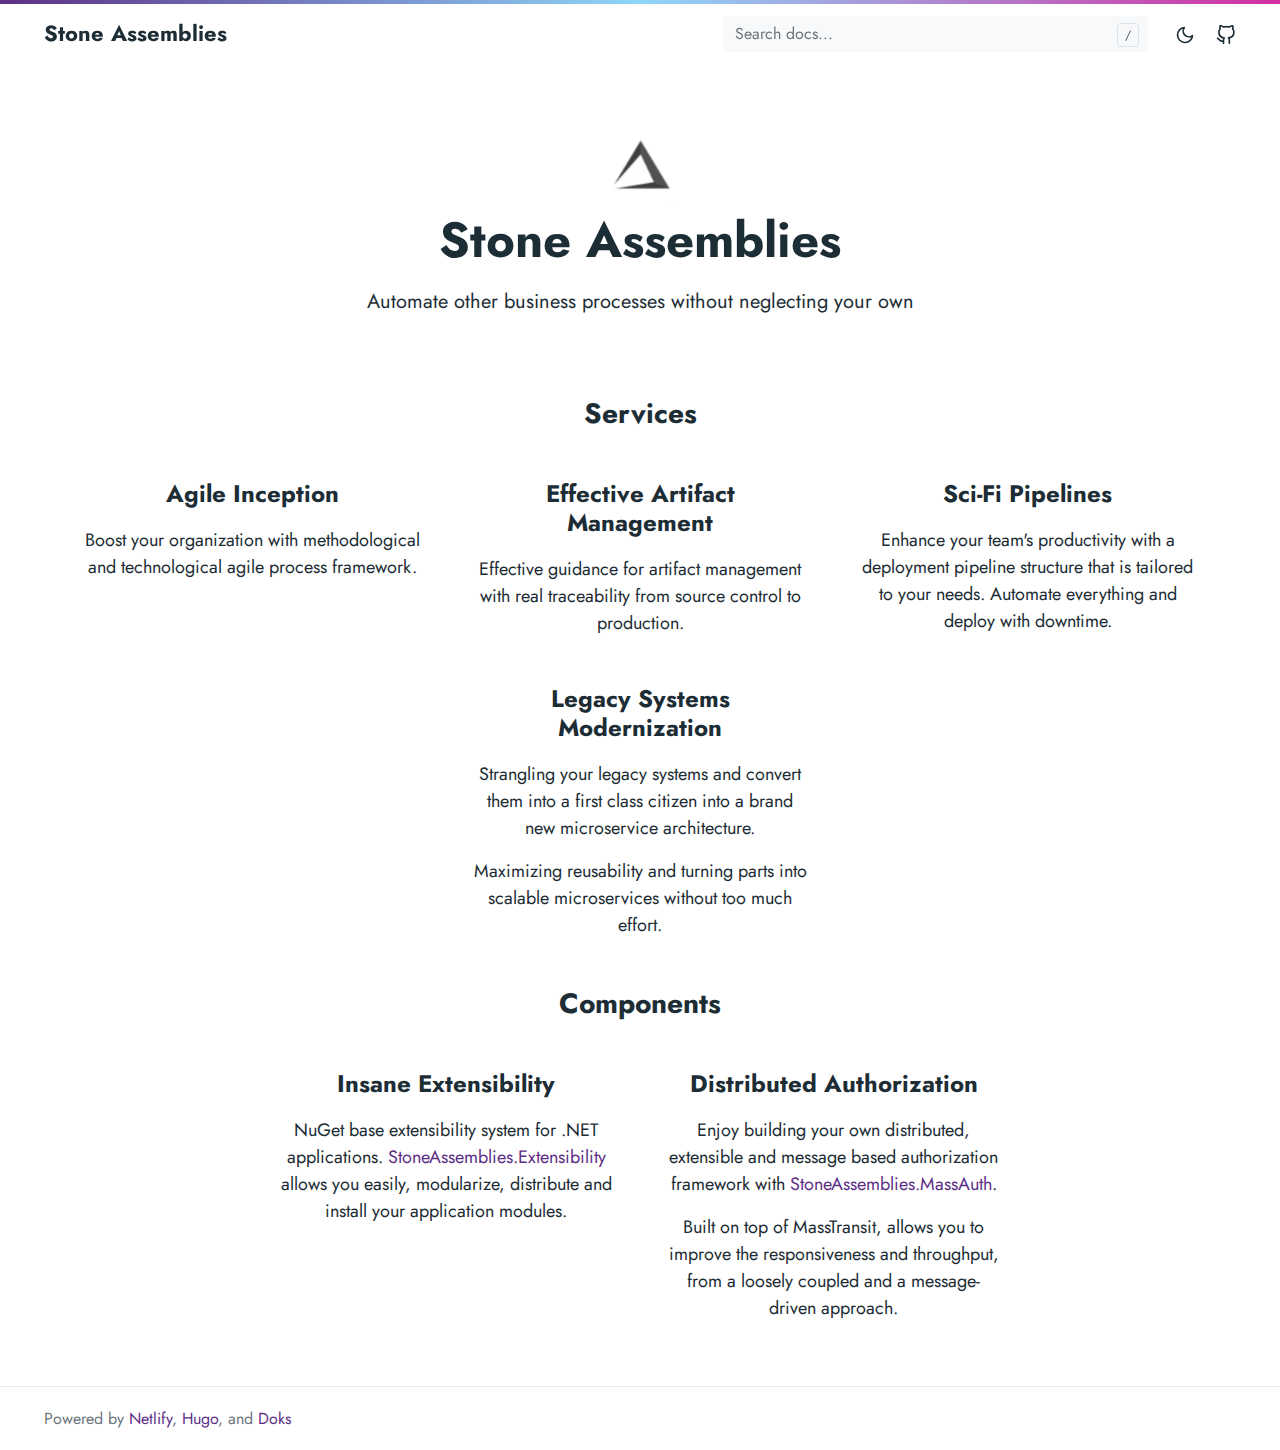
==== index.html @ db3b8640 "Update web site" ====
<!doctype html><html lang=en-us><head><meta charset=utf-8><meta http-equiv=x-ua-compatible content="ie=edge"><meta name=viewport content="width=device-width,initial-scale=1,shrink-to-fit=no"><link rel=preload as=font href=https://stoneassemblies.github.io/fonts/vendor/jost/jost-v4-latin-regular.woff2 type=font/woff2 crossorigin><link rel=preload as=font href=https://stoneassemblies.github.io/fonts/vendor/jost/jost-v4-latin-700.woff2 type=font/woff2 crossorigin><link rel=stylesheet href=https://stoneassemblies.github.io/main.6d50fb43d6d8e8ef8d65170e04837eb9f84a796b3a015777a1bd8b3de9d36118c16a1775fb9738165186e1ab68414520e828f3848ddd6e35d18dee5a0075e5be.css integrity="sha512-bVD7Q9bY6O+NZRcOBIN+ufhKeWs6AVd3ob2LPenTYRjBahd1+5c4FlGG4atoQUUg6CjzhI3dbjXRje5aAHXlvg==" crossorigin=anonymous><noscript><style>img.lazyload{display:none}</style></noscript><link rel=stylesheet href=css/animate.min.css><meta name=robots content="index, follow"><meta name=googlebot content="index, follow, max-snippet:-1, max-image-preview:large, max-video-preview:-1"><meta name=bingbot content="index, follow, max-snippet:-1, max-image-preview:large, max-video-preview:-1"><title>Stone Assemblies - Rock solid software & components</title><meta name=description content="Automate other business processes without neglecting your own"><link rel=canonical href=https://stoneassemblies.github.io/><meta name=twitter:card content="summary_large_image"><meta name=twitter:image content="/stoneassemblies-logo.png"><meta name=twitter:title content="Stone Assemblies"><meta name=twitter:description content="Automate other business processes without neglecting your own"><meta name=twitter:site content="@alexfdezsauco"><meta name=twitter:creator content="@alexfdezsauco"><meta property="og:title" content="Stone Assemblies"><meta property="og:description" content="Automate other business processes without neglecting your own"><meta property="og:type" content="website"><meta property="og:url" content="/"><meta property="og:image" content="/stoneassemblies-logo.png"><meta property="og:updated_time" content="2020-10-06T08:47:36+00:00"><meta property="og:site_name" content="Stone Assemblies"><meta property="article:publisher" content="https://www.facebook.com/"><meta property="article:author" content="https://www.facebook.com/"><meta property="og:locale" content="en_US"><link rel=alternate type=application/rss+xml href=https://stoneassemblies.github.io/index.xml><script type=application/ld+json>{"@context":"https://schema.org","@type":"Organization","url":"\/","name":"Stone Assemblies","logo":"\/stoneassemblies-logo.png","sameAs":["https:\/\/twitter.com\/alexfdezsauco","","https:\/\/github.com\/stoneassemblies"]}</script><script type=application/ld+json>{"@context":"http://schema.org","@type":"BreadcrumbList","itemListElement":[{"@type":"ListItem","position":1,"name":"Home","item":"https:\/\/stoneassemblies.github.io\/"}]}</script><meta name=theme-color content="#fff"><link rel=apple-touch-icon sizes=180x180 href=https://stoneassemblies.github.io/apple-touch-icon.png><link rel=icon type=image/png sizes=32x32 href=https://stoneassemblies.github.io/favicon-32x32.png><link rel=icon type=image/png sizes=16x16 href=https://stoneassemblies.github.io/favicon-16x16.png><link rel=manifest href=https://stoneassemblies.github.io/site.webmanifest></head><body class=home><div class="header-bar fixed-top"></div><header class="navbar fixed-top navbar-expand-md navbar-light"><div class=container><input class="menu-btn order-0" type=checkbox id=menu-btn>
<label class="menu-icon d-md-none" for=menu-btn><span class=navicon></span></label><a class="navbar-brand order-1 order-md-0 me-auto" href=https://stoneassemblies.github.io/>Stone Assemblies</a>
<button id=mode class="btn btn-link order-2 order-md-4" type=button aria-label="Toggle mode">
<span class=toggle-dark><svg xmlns="http://www.w3.org/2000/svg" width="20" height="20" viewBox="0 0 24 24" fill="none" stroke="currentcolor" stroke-width="2" stroke-linecap="round" stroke-linejoin="round" class="feather feather-moon"><path d="M21 12.79A9 9 0 1111.21 3 7 7 0 0021 12.79z"/></svg></span><span class=toggle-light><svg xmlns="http://www.w3.org/2000/svg" width="20" height="20" viewBox="0 0 24 24" fill="none" stroke="currentcolor" stroke-width="2" stroke-linecap="round" stroke-linejoin="round" class="feather feather-sun"><circle cx="12" cy="12" r="5"/><line x1="12" y1="1" x2="12" y2="3"/><line x1="12" y1="21" x2="12" y2="23"/><line x1="4.22" y1="4.22" x2="5.64" y2="5.64"/><line x1="18.36" y1="18.36" x2="19.78" y2="19.78"/><line x1="1" y1="12" x2="3" y2="12"/><line x1="21" y1="12" x2="23" y2="12"/><line x1="4.22" y1="19.78" x2="5.64" y2="18.36"/><line x1="18.36" y1="5.64" x2="19.78" y2="4.22"/></svg></span></button><ul class="navbar-nav social-nav order-3 order-md-5"><li class=nav-item><a class=nav-link href=https://github.com/stoneassemblies><svg xmlns="http://www.w3.org/2000/svg" width="20" height="20" viewBox="0 0 24 24" fill="none" stroke="currentcolor" stroke-width="2" stroke-linecap="round" stroke-linejoin="round" class="feather feather-github"><path d="M9 19c-5 1.5-5-2.5-7-3m14 6v-3.87a3.37 3.37.0 00-.94-2.61c3.14-.35 6.44-1.54 6.44-7A5.44 5.44.0 0020 4.77 5.07 5.07.0 0019.91 1S18.73.65 16 2.48a13.38 13.38.0 00-7 0C6.27.65 5.09 1 5.09 1A5.07 5.07.0 005 4.77 5.44 5.44.0 003.5 8.55c0 5.42 3.3 6.61 6.44 7A3.37 3.37.0 009 18.13V22"/></svg><span class="ms-2 visually-hidden">GitHub</span></a></li></ul><div class="collapse navbar-collapse order-4 order-md-1"><ul class="navbar-nav main-nav me-auto order-5 order-md-2"></ul><div class="break order-6 d-md-none"></div><form class="navbar-form flex-grow-1 order-7 order-md-3"><input id=userinput class="form-control is-search" type=search placeholder="Search docs..." aria-label="Search docs..." autocomplete=off><div id=suggestions class="shadow bg-white rounded"></div></form></div></div></header><div class="wrap container" role=document><div class=content><section class="section container-fluid mt-n3 pb-3"><div class="row justify-content-center"><div class="col-lg-12 text-center"><img src=stoneassemblies-logo.png width=100px><h1 class="mt-0 animate__animated animate__fadeInDown">Stone Assemblies</h1></div><div class="col-lg-9 col-xl-8 text-center"><p class=lead>Automate other business processes without neglecting your own</p></div></div></section></div></div><section class="section section-sm"><div class=container><h2 class="h3 justify-content-center text-center">Services</h2><div class="row justify-content-center text-center"><div class=col-lg-5><h2 class=h4>Agile Inception</h2><p>Boost your organization with methodological and technological agile process framework.</p></div><div class=col-lg-5><h2 class=h4>Effective Artifact Management</h2><p>Effective guidance for artifact management with real traceability from source control to production.</p></div><div class=col-lg-5><h2 class=h4>Sci-Fi Pipelines</h2><p>Enhance your team's productivity with a deployment pipeline structure that is tailored to your needs. Automate everything and deploy with downtime.</p></div></div><div class="row justify-content-center text-center"><div class=col-lg-5><h2 class=h4>Legacy Systems Modernization</h2><p>Strangling your legacy systems and convert them into a first class citizen into a brand new microservice architecture.</p><p>Maximizing reusability and turning parts into scalable microservices without too much effort.</p></div></div><h2 class="h3 justify-content-center text-center">Components</h2><div class="row justify-content-center text-center"><div class=col-lg-5><h2 class=h4>Insane Extensibility</h2><p>NuGet base extensibility system for .NET applications. <a href=https://github.com/stoneassemblies/StoneAssemblies.Extensibility>StoneAssemblies.Extensibility</a> allows you easily, modularize, distribute and install your application modules.</p></div><div class=col-lg-5><h2 class=h4>Distributed Authorization</h2><p>Enjoy building your own distributed, extensible and message based authorization framework with <a href=https://github.com/stoneassemblies/StoneAssemblies.MassAuth>StoneAssemblies.MassAuth</a>.</p><p>Built on top of MassTransit, allows you to improve the responsiveness and throughput, from a loosely coupled and a message-driven approach.</p></div></div></div></section><section class="section section-sm container-fluid"><div class="row justify-content-center text-center"><div class=col-lg-9></div></div></section><footer class="footer text-muted"><div class=container><div class=row><div class="col-lg-8 order-last order-lg-first"><ul class=list-inline><li class=list-inline-item>Powered by <a href=https://www.netlify.com/>Netlify</a>, <a href=https://gohugo.io/>Hugo</a>, and <a href=https://getdoks.org/>Doks</a></li></ul></div><div class="col-lg-8 order-first order-lg-last text-lg-end"><ul class=list-inline></ul></div></div></div></footer><script src=https://stoneassemblies.github.io/js/highlight.min.c3931948f526af1660500afab63a1c5876429a9d73fe202c24138438785ffc812c11adb8234229f1ff2a6be15b1e9ff3af31eebaacf9c8130e0cfa4fe96cdf59.js integrity="sha512-w5MZSPUmrxZgUAr6tjocWHZCmp1z/iAsJBOEOHhf/IEsEa24I0Ip8f8qa+FbHp/zrzHuuqz5yBMODPpP6WzfWQ==" crossorigin=anonymous defer></script><script src=https://stoneassemblies.github.io/main.min.7ab523108435955765bcb88a0ee704f412ba01646b5478e84f3b9feb24f0ce750a14c3f7bd9a62408fe21e41996d361a9eb29f77e85dfe77b7e17f7623bd3a97.js integrity="sha512-erUjEIQ1lVdlvLiKDucE9BK6AWRrVHjoTzuf6yTwznUKFMP3vZpiQI/iHkGZbTYanrKfd+hd/ne34X92I706lw==" crossorigin=anonymous defer></script><script src=https://stoneassemblies.github.io/index.min.5e8c22dd194cfee3a044521843fbc27a255e6102168b12ed8809dfb1de332d15b617b4489a9094a3bf0e62a0ae1996ca723c804294ee709e0b5ff4feb645b8ee.js integrity="sha512-Xowi3RlM/uOgRFIYQ/vCeiVeYQIWixLtiAnfsd4zLRW2F7RImpCUo78OYqCuGZbKcjyAQpTucJ4LX/T+tkW47g==" crossorigin=anonymous defer></script></body></html>
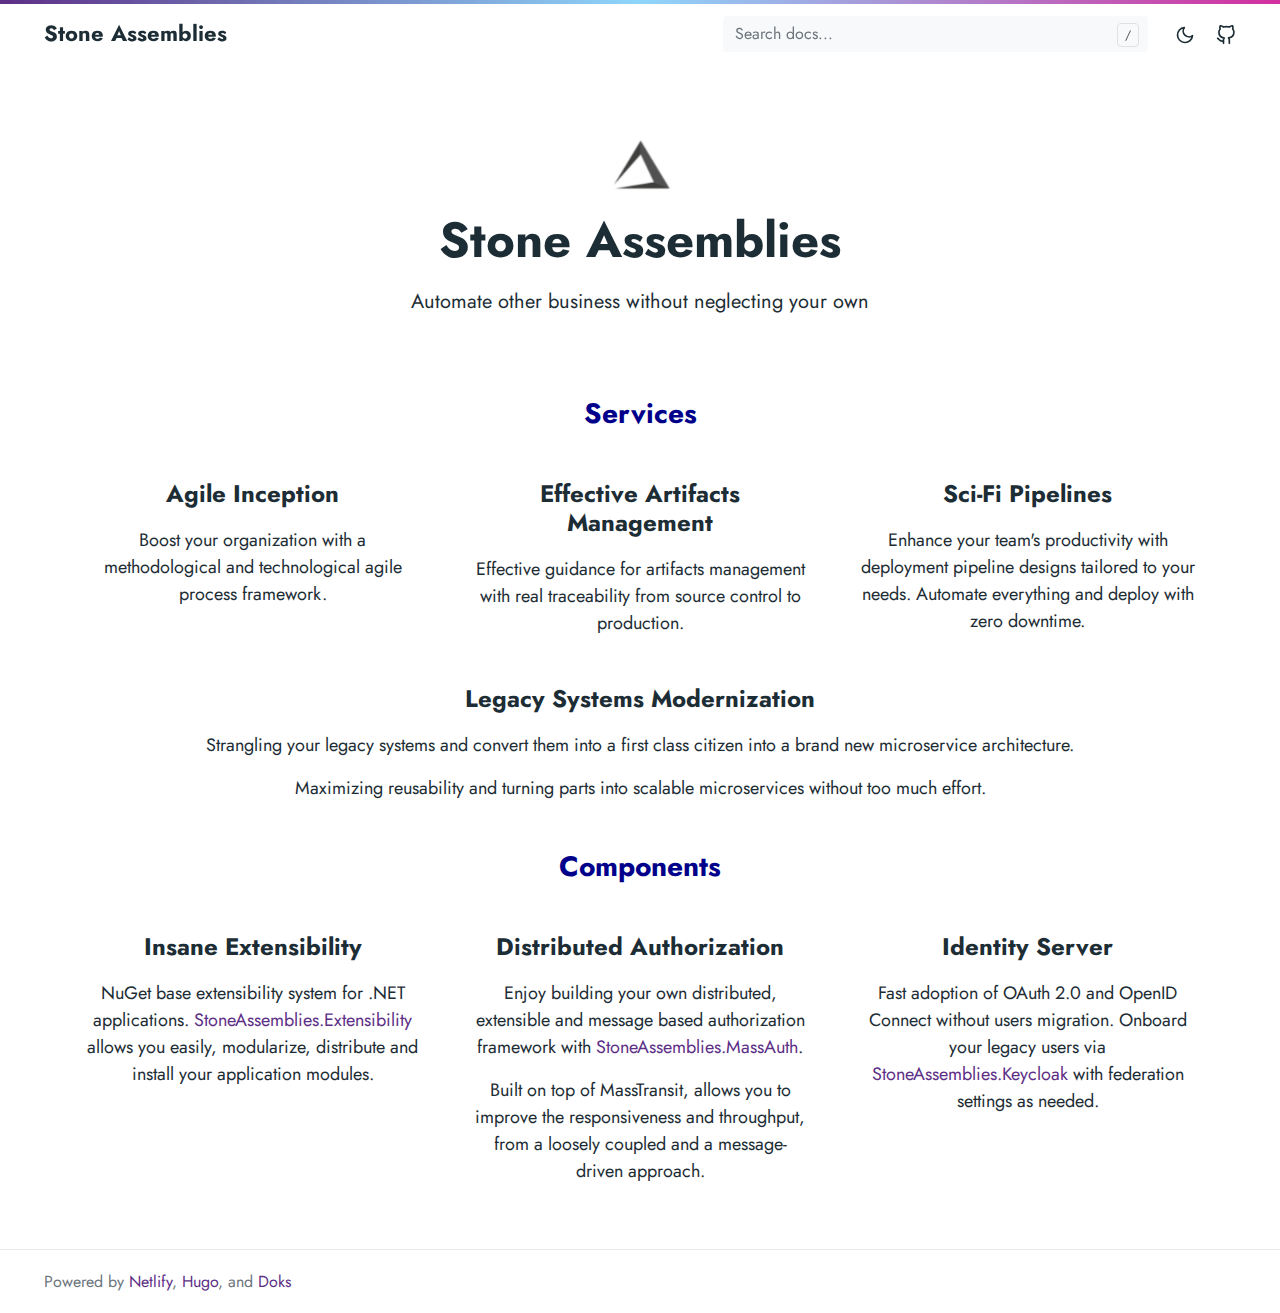
==== commit b03db02f: "Update web site" ====
--- a/index.html
+++ b/index.html
@@ -1,4 +1,4 @@
-<!doctype html><html lang=en-us><head><meta charset=utf-8><meta http-equiv=x-ua-compatible content="ie=edge"><meta name=viewport content="width=device-width,initial-scale=1,shrink-to-fit=no"><link rel=preload as=font href=https://stoneassemblies.github.io/fonts/vendor/jost/jost-v4-latin-regular.woff2 type=font/woff2 crossorigin><link rel=preload as=font href=https://stoneassemblies.github.io/fonts/vendor/jost/jost-v4-latin-700.woff2 type=font/woff2 crossorigin><link rel=stylesheet href=https://stoneassemblies.github.io/main.6d50fb43d6d8e8ef8d65170e04837eb9f84a796b3a015777a1bd8b3de9d36118c16a1775fb9738165186e1ab68414520e828f3848ddd6e35d18dee5a0075e5be.css integrity="sha512-bVD7Q9bY6O+NZRcOBIN+ufhKeWs6AVd3ob2LPenTYRjBahd1+5c4FlGG4atoQUUg6CjzhI3dbjXRje5aAHXlvg==" crossorigin=anonymous><noscript><style>img.lazyload{display:none}</style></noscript><link rel=stylesheet href=css/animate.min.css><meta name=robots content="index, follow"><meta name=googlebot content="index, follow, max-snippet:-1, max-image-preview:large, max-video-preview:-1"><meta name=bingbot content="index, follow, max-snippet:-1, max-image-preview:large, max-video-preview:-1"><title>Stone Assemblies - Rock solid software & components</title><meta name=description content="Automate other business processes without neglecting your own"><link rel=canonical href=https://stoneassemblies.github.io/><meta name=twitter:card content="summary_large_image"><meta name=twitter:image content="/stoneassemblies-logo.png"><meta name=twitter:title content="Stone Assemblies"><meta name=twitter:description content="Automate other business processes without neglecting your own"><meta name=twitter:site content="@alexfdezsauco"><meta name=twitter:creator content="@alexfdezsauco"><meta property="og:title" content="Stone Assemblies"><meta property="og:description" content="Automate other business processes without neglecting your own"><meta property="og:type" content="website"><meta property="og:url" content="/"><meta property="og:image" content="/stoneassemblies-logo.png"><meta property="og:updated_time" content="2020-10-06T08:47:36+00:00"><meta property="og:site_name" content="Stone Assemblies"><meta property="article:publisher" content="https://www.facebook.com/"><meta property="article:author" content="https://www.facebook.com/"><meta property="og:locale" content="en_US"><link rel=alternate type=application/rss+xml href=https://stoneassemblies.github.io/index.xml><script type=application/ld+json>{"@context":"https://schema.org","@type":"Organization","url":"\/","name":"Stone Assemblies","logo":"\/stoneassemblies-logo.png","sameAs":["https:\/\/twitter.com\/alexfdezsauco","","https:\/\/github.com\/stoneassemblies"]}</script><script type=application/ld+json>{"@context":"http://schema.org","@type":"BreadcrumbList","itemListElement":[{"@type":"ListItem","position":1,"name":"Home","item":"https:\/\/stoneassemblies.github.io\/"}]}</script><meta name=theme-color content="#fff"><link rel=apple-touch-icon sizes=180x180 href=https://stoneassemblies.github.io/apple-touch-icon.png><link rel=icon type=image/png sizes=32x32 href=https://stoneassemblies.github.io/favicon-32x32.png><link rel=icon type=image/png sizes=16x16 href=https://stoneassemblies.github.io/favicon-16x16.png><link rel=manifest href=https://stoneassemblies.github.io/site.webmanifest></head><body class=home><div class="header-bar fixed-top"></div><header class="navbar fixed-top navbar-expand-md navbar-light"><div class=container><input class="menu-btn order-0" type=checkbox id=menu-btn>
+<!doctype html><html lang=en-us><head><meta charset=utf-8><meta http-equiv=x-ua-compatible content="ie=edge"><meta name=viewport content="width=device-width,initial-scale=1,shrink-to-fit=no"><link rel=preload as=font href=https://stoneassemblies.github.io/fonts/vendor/jost/jost-v4-latin-regular.woff2 type=font/woff2 crossorigin><link rel=preload as=font href=https://stoneassemblies.github.io/fonts/vendor/jost/jost-v4-latin-700.woff2 type=font/woff2 crossorigin><link rel=stylesheet href=https://stoneassemblies.github.io/main.6d50fb43d6d8e8ef8d65170e04837eb9f84a796b3a015777a1bd8b3de9d36118c16a1775fb9738165186e1ab68414520e828f3848ddd6e35d18dee5a0075e5be.css integrity="sha512-bVD7Q9bY6O+NZRcOBIN+ufhKeWs6AVd3ob2LPenTYRjBahd1+5c4FlGG4atoQUUg6CjzhI3dbjXRje5aAHXlvg==" crossorigin=anonymous><noscript><style>img.lazyload{display:none}</style></noscript><link rel=stylesheet href=css/animate.min.css><meta name=robots content="index, follow"><meta name=googlebot content="index, follow, max-snippet:-1, max-image-preview:large, max-video-preview:-1"><meta name=bingbot content="index, follow, max-snippet:-1, max-image-preview:large, max-video-preview:-1"><title>Stone Assemblies - Automate other business without neglecting your own</title><meta name=description content="Automate other business without neglecting your own"><link rel=canonical href=https://stoneassemblies.github.io/><meta name=twitter:card content="summary_large_image"><meta name=twitter:image content="/stoneassemblies-logo.png"><meta name=twitter:title content="Stone Assemblies"><meta name=twitter:description content="Automate other business without neglecting your own"><meta name=twitter:site content="@alexfdezsauco"><meta name=twitter:creator content="@alexfdezsauco"><meta property="og:title" content="Stone Assemblies"><meta property="og:description" content="Automate other business without neglecting your own"><meta property="og:type" content="website"><meta property="og:url" content="/"><meta property="og:image" content="/stoneassemblies-logo.png"><meta property="og:updated_time" content="2020-10-06T08:47:36+00:00"><meta property="og:site_name" content="Stone Assemblies"><meta property="article:publisher" content="https://www.facebook.com/"><meta property="article:author" content="https://www.facebook.com/"><meta property="og:locale" content="en_US"><link rel=alternate type=application/rss+xml href=https://stoneassemblies.github.io/index.xml><script type=application/ld+json>{"@context":"https://schema.org","@type":"Organization","url":"\/","name":"Stone Assemblies","logo":"\/stoneassemblies-logo.png","sameAs":["https:\/\/twitter.com\/alexfdezsauco","","https:\/\/github.com\/stoneassemblies"]}</script><script type=application/ld+json>{"@context":"http://schema.org","@type":"BreadcrumbList","itemListElement":[{"@type":"ListItem","position":1,"name":"Home","item":"https:\/\/stoneassemblies.github.io\/"}]}</script><meta name=theme-color content="#fff"><link rel=apple-touch-icon sizes=180x180 href=https://stoneassemblies.github.io/apple-touch-icon.png><link rel=icon type=image/png sizes=32x32 href=https://stoneassemblies.github.io/favicon-32x32.png><link rel=icon type=image/png sizes=16x16 href=https://stoneassemblies.github.io/favicon-16x16.png><link rel=manifest href=https://stoneassemblies.github.io/site.webmanifest></head><body class=home><div class="header-bar fixed-top"></div><header class="navbar fixed-top navbar-expand-md navbar-light"><div class=container><input class="menu-btn order-0" type=checkbox id=menu-btn>
 <label class="menu-icon d-md-none" for=menu-btn><span class=navicon></span></label><a class="navbar-brand order-1 order-md-0 me-auto" href=https://stoneassemblies.github.io/>Stone Assemblies</a>
 <button id=mode class="btn btn-link order-2 order-md-4" type=button aria-label="Toggle mode">
-<span class=toggle-dark><svg xmlns="http://www.w3.org/2000/svg" width="20" height="20" viewBox="0 0 24 24" fill="none" stroke="currentcolor" stroke-width="2" stroke-linecap="round" stroke-linejoin="round" class="feather feather-moon"><path d="M21 12.79A9 9 0 1111.21 3 7 7 0 0021 12.79z"/></svg></span><span class=toggle-light><svg xmlns="http://www.w3.org/2000/svg" width="20" height="20" viewBox="0 0 24 24" fill="none" stroke="currentcolor" stroke-width="2" stroke-linecap="round" stroke-linejoin="round" class="feather feather-sun"><circle cx="12" cy="12" r="5"/><line x1="12" y1="1" x2="12" y2="3"/><line x1="12" y1="21" x2="12" y2="23"/><line x1="4.22" y1="4.22" x2="5.64" y2="5.64"/><line x1="18.36" y1="18.36" x2="19.78" y2="19.78"/><line x1="1" y1="12" x2="3" y2="12"/><line x1="21" y1="12" x2="23" y2="12"/><line x1="4.22" y1="19.78" x2="5.64" y2="18.36"/><line x1="18.36" y1="5.64" x2="19.78" y2="4.22"/></svg></span></button><ul class="navbar-nav social-nav order-3 order-md-5"><li class=nav-item><a class=nav-link href=https://github.com/stoneassemblies><svg xmlns="http://www.w3.org/2000/svg" width="20" height="20" viewBox="0 0 24 24" fill="none" stroke="currentcolor" stroke-width="2" stroke-linecap="round" stroke-linejoin="round" class="feather feather-github"><path d="M9 19c-5 1.5-5-2.5-7-3m14 6v-3.87a3.37 3.37.0 00-.94-2.61c3.14-.35 6.44-1.54 6.44-7A5.44 5.44.0 0020 4.77 5.07 5.07.0 0019.91 1S18.73.65 16 2.48a13.38 13.38.0 00-7 0C6.27.65 5.09 1 5.09 1A5.07 5.07.0 005 4.77 5.44 5.44.0 003.5 8.55c0 5.42 3.3 6.61 6.44 7A3.37 3.37.0 009 18.13V22"/></svg><span class="ms-2 visually-hidden">GitHub</span></a></li></ul><div class="collapse navbar-collapse order-4 order-md-1"><ul class="navbar-nav main-nav me-auto order-5 order-md-2"></ul><div class="break order-6 d-md-none"></div><form class="navbar-form flex-grow-1 order-7 order-md-3"><input id=userinput class="form-control is-search" type=search placeholder="Search docs..." aria-label="Search docs..." autocomplete=off><div id=suggestions class="shadow bg-white rounded"></div></form></div></div></header><div class="wrap container" role=document><div class=content><section class="section container-fluid mt-n3 pb-3"><div class="row justify-content-center"><div class="col-lg-12 text-center"><img src=stoneassemblies-logo.png width=100px><h1 class="mt-0 animate__animated animate__fadeInDown">Stone Assemblies</h1></div><div class="col-lg-9 col-xl-8 text-center"><p class=lead>Automate other business processes without neglecting your own</p></div></div></section></div></div><section class="section section-sm"><div class=container><h2 class="h3 justify-content-center text-center">Services</h2><div class="row justify-content-center text-center"><div class=col-lg-5><h2 class=h4>Agile Inception</h2><p>Boost your organization with methodological and technological agile process framework.</p></div><div class=col-lg-5><h2 class=h4>Effective Artifact Management</h2><p>Effective guidance for artifact management with real traceability from source control to production.</p></div><div class=col-lg-5><h2 class=h4>Sci-Fi Pipelines</h2><p>Enhance your team's productivity with a deployment pipeline structure that is tailored to your needs. Automate everything and deploy with downtime.</p></div></div><div class="row justify-content-center text-center"><div class=col-lg-5><h2 class=h4>Legacy Systems Modernization</h2><p>Strangling your legacy systems and convert them into a first class citizen into a brand new microservice architecture.</p><p>Maximizing reusability and turning parts into scalable microservices without too much effort.</p></div></div><h2 class="h3 justify-content-center text-center">Components</h2><div class="row justify-content-center text-center"><div class=col-lg-5><h2 class=h4>Insane Extensibility</h2><p>NuGet base extensibility system for .NET applications. <a href=https://github.com/stoneassemblies/StoneAssemblies.Extensibility>StoneAssemblies.Extensibility</a> allows you easily, modularize, distribute and install your application modules.</p></div><div class=col-lg-5><h2 class=h4>Distributed Authorization</h2><p>Enjoy building your own distributed, extensible and message based authorization framework with <a href=https://github.com/stoneassemblies/StoneAssemblies.MassAuth>StoneAssemblies.MassAuth</a>.</p><p>Built on top of MassTransit, allows you to improve the responsiveness and throughput, from a loosely coupled and a message-driven approach.</p></div></div></div></section><section class="section section-sm container-fluid"><div class="row justify-content-center text-center"><div class=col-lg-9></div></div></section><footer class="footer text-muted"><div class=container><div class=row><div class="col-lg-8 order-last order-lg-first"><ul class=list-inline><li class=list-inline-item>Powered by <a href=https://www.netlify.com/>Netlify</a>, <a href=https://gohugo.io/>Hugo</a>, and <a href=https://getdoks.org/>Doks</a></li></ul></div><div class="col-lg-8 order-first order-lg-last text-lg-end"><ul class=list-inline></ul></div></div></div></footer><script src=https://stoneassemblies.github.io/js/highlight.min.c3931948f526af1660500afab63a1c5876429a9d73fe202c24138438785ffc812c11adb8234229f1ff2a6be15b1e9ff3af31eebaacf9c8130e0cfa4fe96cdf59.js integrity="sha512-w5MZSPUmrxZgUAr6tjocWHZCmp1z/iAsJBOEOHhf/IEsEa24I0Ip8f8qa+FbHp/zrzHuuqz5yBMODPpP6WzfWQ==" crossorigin=anonymous defer></script><script src=https://stoneassemblies.github.io/main.min.7ab523108435955765bcb88a0ee704f412ba01646b5478e84f3b9feb24f0ce750a14c3f7bd9a62408fe21e41996d361a9eb29f77e85dfe77b7e17f7623bd3a97.js integrity="sha512-erUjEIQ1lVdlvLiKDucE9BK6AWRrVHjoTzuf6yTwznUKFMP3vZpiQI/iHkGZbTYanrKfd+hd/ne34X92I706lw==" crossorigin=anonymous defer></script><script src=https://stoneassemblies.github.io/index.min.5e8c22dd194cfee3a044521843fbc27a255e6102168b12ed8809dfb1de332d15b617b4489a9094a3bf0e62a0ae1996ca723c804294ee709e0b5ff4feb645b8ee.js integrity="sha512-Xowi3RlM/uOgRFIYQ/vCeiVeYQIWixLtiAnfsd4zLRW2F7RImpCUo78OYqCuGZbKcjyAQpTucJ4LX/T+tkW47g==" crossorigin=anonymous defer></script></body></html>+<span class=toggle-dark><svg xmlns="http://www.w3.org/2000/svg" width="20" height="20" viewBox="0 0 24 24" fill="none" stroke="currentcolor" stroke-width="2" stroke-linecap="round" stroke-linejoin="round" class="feather feather-moon"><path d="M21 12.79A9 9 0 1111.21 3 7 7 0 0021 12.79z"/></svg></span><span class=toggle-light><svg xmlns="http://www.w3.org/2000/svg" width="20" height="20" viewBox="0 0 24 24" fill="none" stroke="currentcolor" stroke-width="2" stroke-linecap="round" stroke-linejoin="round" class="feather feather-sun"><circle cx="12" cy="12" r="5"/><line x1="12" y1="1" x2="12" y2="3"/><line x1="12" y1="21" x2="12" y2="23"/><line x1="4.22" y1="4.22" x2="5.64" y2="5.64"/><line x1="18.36" y1="18.36" x2="19.78" y2="19.78"/><line x1="1" y1="12" x2="3" y2="12"/><line x1="21" y1="12" x2="23" y2="12"/><line x1="4.22" y1="19.78" x2="5.64" y2="18.36"/><line x1="18.36" y1="5.64" x2="19.78" y2="4.22"/></svg></span></button><ul class="navbar-nav social-nav order-3 order-md-5"><li class=nav-item><a class=nav-link href=https://github.com/stoneassemblies><svg xmlns="http://www.w3.org/2000/svg" width="20" height="20" viewBox="0 0 24 24" fill="none" stroke="currentcolor" stroke-width="2" stroke-linecap="round" stroke-linejoin="round" class="feather feather-github"><path d="M9 19c-5 1.5-5-2.5-7-3m14 6v-3.87a3.37 3.37.0 00-.94-2.61c3.14-.35 6.44-1.54 6.44-7A5.44 5.44.0 0020 4.77 5.07 5.07.0 0019.91 1S18.73.65 16 2.48a13.38 13.38.0 00-7 0C6.27.65 5.09 1 5.09 1A5.07 5.07.0 005 4.77 5.44 5.44.0 003.5 8.55c0 5.42 3.3 6.61 6.44 7A3.37 3.37.0 009 18.13V22"/></svg><span class="ms-2 visually-hidden">GitHub</span></a></li></ul><div class="collapse navbar-collapse order-4 order-md-1"><ul class="navbar-nav main-nav me-auto order-5 order-md-2"></ul><div class="break order-6 d-md-none"></div><form class="navbar-form flex-grow-1 order-7 order-md-3"><input id=userinput class="form-control is-search" type=search placeholder="Search docs..." aria-label="Search docs..." autocomplete=off><div id=suggestions class="shadow bg-white rounded"></div></form></div></div></header><div class="wrap container" role=document><div class=content><section class="section container-fluid mt-n3 pb-3"><div class="row justify-content-center"><div class="col-lg-12 text-center"><img src=stoneassemblies-logo.png width=100px><h1 class="mt-0 animate__animated animate__fadeInDown">Stone Assemblies</h1></div><div class="col-lg-9 col-xl-8 text-center"><p class=lead>Automate other business without neglecting your own</p></div></div></section></div></div><section class="section section-sm"><div class=container><h2 class="h3 justify-content-center text-center" style=color:#00008b>Services</h2><div class="row justify-content-center text-center"><div class=col-lg-5><h2 class=h4>Agile Inception</h2><p>Boost your organization with a methodological and technological agile process framework.</p></div><div class=col-lg-5><h2 class=h4>Effective Artifacts Management</h2><p>Effective guidance for artifacts management with real traceability from source control to production.</p></div><div class=col-lg-5><h2 class=h4>Sci-Fi Pipelines</h2><p>Enhance your team's productivity with deployment pipeline designs tailored to your needs. Automate everything and deploy with zero downtime.</p></div></div><div class="row justify-content-center text-center"><div class=col-lg-12><h2 class=h4>Legacy Systems Modernization</h2><p>Strangling your legacy systems and convert them into a first class citizen into a brand new microservice architecture.</p><p>Maximizing reusability and turning parts into scalable microservices without too much effort.</p></div></div><h2 class="h3 justify-content-center text-center" style=color:#00008b>Components</h2><div class="row justify-content-center text-center"><div class=col-lg-5><h2 class=h4>Insane Extensibility</h2><p>NuGet base extensibility system for .NET applications. <a href=https://github.com/stoneassemblies/StoneAssemblies.Extensibility>StoneAssemblies.Extensibility</a> allows you easily, modularize, distribute and install your application modules.</p></div><div class=col-lg-5><h2 class=h4>Distributed Authorization</h2><p>Enjoy building your own distributed, extensible and message based authorization framework with <a href=https://github.com/stoneassemblies/StoneAssemblies.MassAuth>StoneAssemblies.MassAuth</a>.</p><p>Built on top of MassTransit, allows you to improve the responsiveness and throughput, from a loosely coupled and a message-driven approach.</p></div><div class=col-lg-5><h2 class=h4>Identity Server</h2><p>Fast adoption of OAuth 2.0 and OpenID Connect without users migration. Onboard your legacy users via <a href=https://github.com/stoneassemblies/StoneAssemblies.Keycloak>StoneAssemblies.Keycloak</a> with federation settings as needed.</p></p></div></div></div></section><section class="section section-sm container-fluid"><div class="row justify-content-center text-center"><div class=col-lg-9></div></div></section><footer class="footer text-muted"><div class=container><div class=row><div class="col-lg-8 order-last order-lg-first"><ul class=list-inline><li class=list-inline-item>Powered by <a href=https://www.netlify.com/>Netlify</a>, <a href=https://gohugo.io/>Hugo</a>, and <a href=https://getdoks.org/>Doks</a></li></ul></div><div class="col-lg-8 order-first order-lg-last text-lg-end"><ul class=list-inline></ul></div></div></div></footer><script src=https://stoneassemblies.github.io/js/highlight.min.c3931948f526af1660500afab63a1c5876429a9d73fe202c24138438785ffc812c11adb8234229f1ff2a6be15b1e9ff3af31eebaacf9c8130e0cfa4fe96cdf59.js integrity="sha512-w5MZSPUmrxZgUAr6tjocWHZCmp1z/iAsJBOEOHhf/IEsEa24I0Ip8f8qa+FbHp/zrzHuuqz5yBMODPpP6WzfWQ==" crossorigin=anonymous defer></script><script src=https://stoneassemblies.github.io/main.min.7ab523108435955765bcb88a0ee704f412ba01646b5478e84f3b9feb24f0ce750a14c3f7bd9a62408fe21e41996d361a9eb29f77e85dfe77b7e17f7623bd3a97.js integrity="sha512-erUjEIQ1lVdlvLiKDucE9BK6AWRrVHjoTzuf6yTwznUKFMP3vZpiQI/iHkGZbTYanrKfd+hd/ne34X92I706lw==" crossorigin=anonymous defer></script><script src=https://stoneassemblies.github.io/index.min.5e8c22dd194cfee3a044521843fbc27a255e6102168b12ed8809dfb1de332d15b617b4489a9094a3bf0e62a0ae1996ca723c804294ee709e0b5ff4feb645b8ee.js integrity="sha512-Xowi3RlM/uOgRFIYQ/vCeiVeYQIWixLtiAnfsd4zLRW2F7RImpCUo78OYqCuGZbKcjyAQpTucJ4LX/T+tkW47g==" crossorigin=anonymous defer></script></body></html>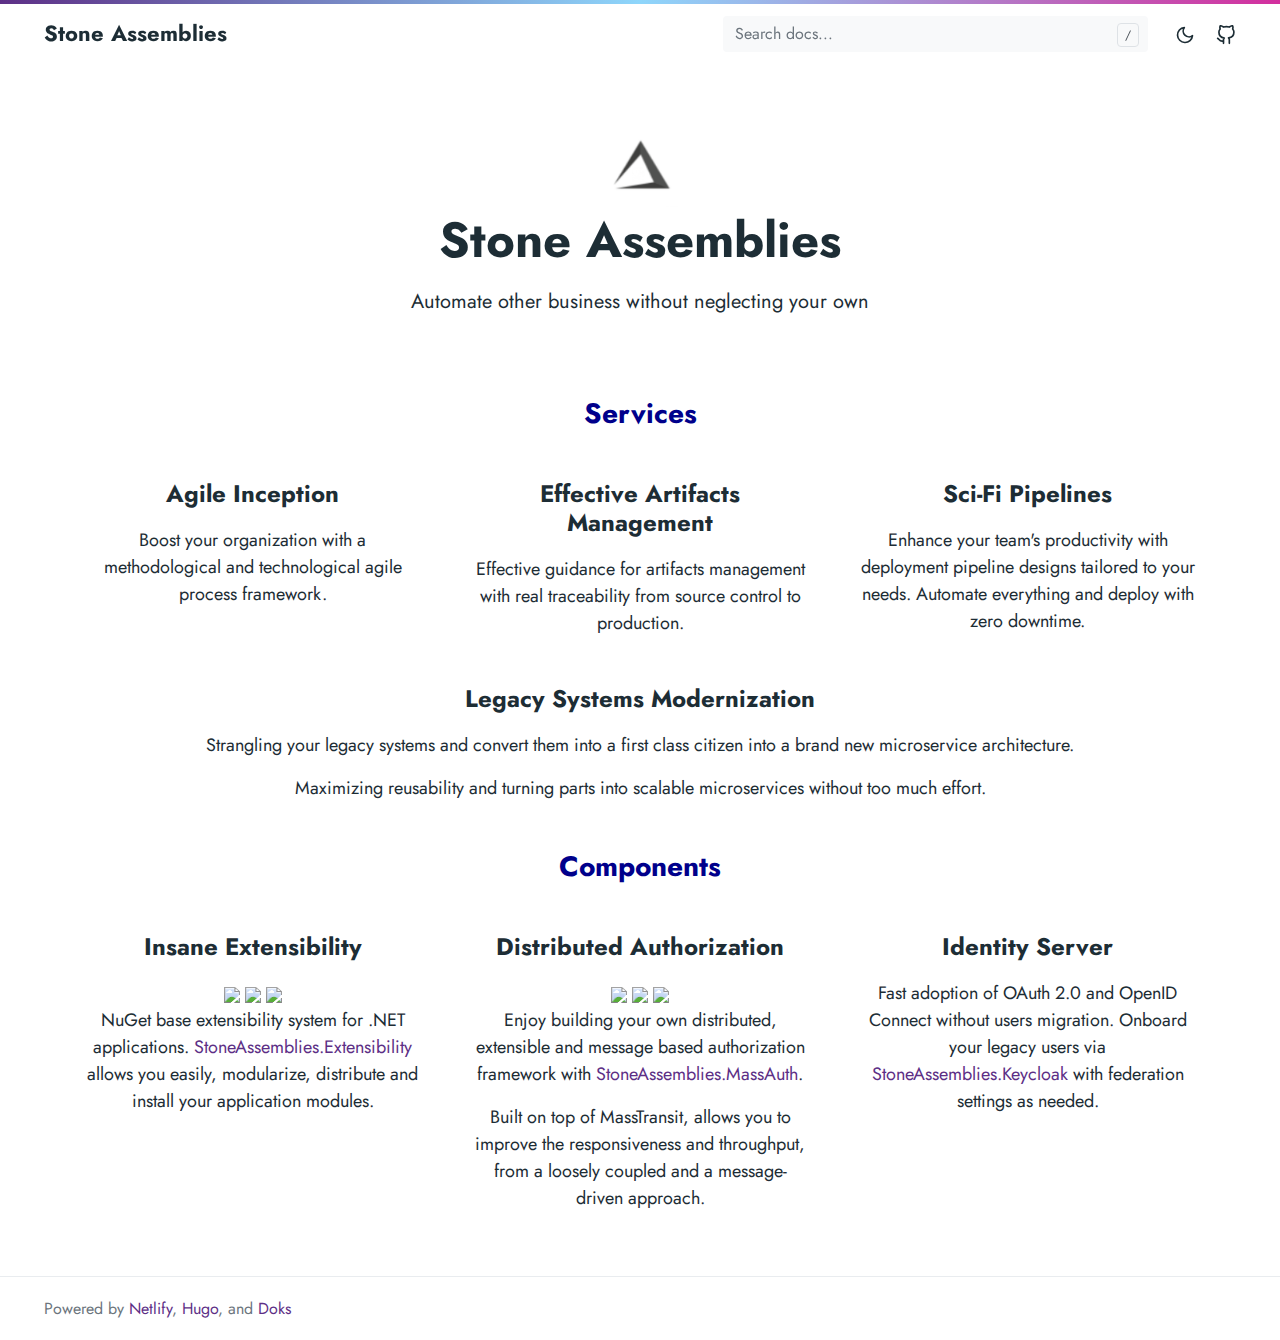
==== commit 7a713c26: "Update web site" ====
--- a/index.html
+++ b/index.html
@@ -1,4 +1,8 @@
 <!doctype html><html lang=en-us><head><meta charset=utf-8><meta http-equiv=x-ua-compatible content="ie=edge"><meta name=viewport content="width=device-width,initial-scale=1,shrink-to-fit=no"><link rel=preload as=font href=https://stoneassemblies.github.io/fonts/vendor/jost/jost-v4-latin-regular.woff2 type=font/woff2 crossorigin><link rel=preload as=font href=https://stoneassemblies.github.io/fonts/vendor/jost/jost-v4-latin-700.woff2 type=font/woff2 crossorigin><link rel=stylesheet href=https://stoneassemblies.github.io/main.6d50fb43d6d8e8ef8d65170e04837eb9f84a796b3a015777a1bd8b3de9d36118c16a1775fb9738165186e1ab68414520e828f3848ddd6e35d18dee5a0075e5be.css integrity="sha512-bVD7Q9bY6O+NZRcOBIN+ufhKeWs6AVd3ob2LPenTYRjBahd1+5c4FlGG4atoQUUg6CjzhI3dbjXRje5aAHXlvg==" crossorigin=anonymous><noscript><style>img.lazyload{display:none}</style></noscript><link rel=stylesheet href=css/animate.min.css><meta name=robots content="index, follow"><meta name=googlebot content="index, follow, max-snippet:-1, max-image-preview:large, max-video-preview:-1"><meta name=bingbot content="index, follow, max-snippet:-1, max-image-preview:large, max-video-preview:-1"><title>Stone Assemblies - Automate other business without neglecting your own</title><meta name=description content="Automate other business without neglecting your own"><link rel=canonical href=https://stoneassemblies.github.io/><meta name=twitter:card content="summary_large_image"><meta name=twitter:image content="/stoneassemblies-logo.png"><meta name=twitter:title content="Stone Assemblies"><meta name=twitter:description content="Automate other business without neglecting your own"><meta name=twitter:site content="@alexfdezsauco"><meta name=twitter:creator content="@alexfdezsauco"><meta property="og:title" content="Stone Assemblies"><meta property="og:description" content="Automate other business without neglecting your own"><meta property="og:type" content="website"><meta property="og:url" content="/"><meta property="og:image" content="/stoneassemblies-logo.png"><meta property="og:updated_time" content="2020-10-06T08:47:36+00:00"><meta property="og:site_name" content="Stone Assemblies"><meta property="article:publisher" content="https://www.facebook.com/"><meta property="article:author" content="https://www.facebook.com/"><meta property="og:locale" content="en_US"><link rel=alternate type=application/rss+xml href=https://stoneassemblies.github.io/index.xml><script type=application/ld+json>{"@context":"https://schema.org","@type":"Organization","url":"\/","name":"Stone Assemblies","logo":"\/stoneassemblies-logo.png","sameAs":["https:\/\/twitter.com\/alexfdezsauco","","https:\/\/github.com\/stoneassemblies"]}</script><script type=application/ld+json>{"@context":"http://schema.org","@type":"BreadcrumbList","itemListElement":[{"@type":"ListItem","position":1,"name":"Home","item":"https:\/\/stoneassemblies.github.io\/"}]}</script><meta name=theme-color content="#fff"><link rel=apple-touch-icon sizes=180x180 href=https://stoneassemblies.github.io/apple-touch-icon.png><link rel=icon type=image/png sizes=32x32 href=https://stoneassemblies.github.io/favicon-32x32.png><link rel=icon type=image/png sizes=16x16 href=https://stoneassemblies.github.io/favicon-16x16.png><link rel=manifest href=https://stoneassemblies.github.io/site.webmanifest></head><body class=home><div class="header-bar fixed-top"></div><header class="navbar fixed-top navbar-expand-md navbar-light"><div class=container><input class="menu-btn order-0" type=checkbox id=menu-btn>
 <label class="menu-icon d-md-none" for=menu-btn><span class=navicon></span></label><a class="navbar-brand order-1 order-md-0 me-auto" href=https://stoneassemblies.github.io/>Stone Assemblies</a>
 <button id=mode class="btn btn-link order-2 order-md-4" type=button aria-label="Toggle mode">
-<span class=toggle-dark><svg xmlns="http://www.w3.org/2000/svg" width="20" height="20" viewBox="0 0 24 24" fill="none" stroke="currentcolor" stroke-width="2" stroke-linecap="round" stroke-linejoin="round" class="feather feather-moon"><path d="M21 12.79A9 9 0 1111.21 3 7 7 0 0021 12.79z"/></svg></span><span class=toggle-light><svg xmlns="http://www.w3.org/2000/svg" width="20" height="20" viewBox="0 0 24 24" fill="none" stroke="currentcolor" stroke-width="2" stroke-linecap="round" stroke-linejoin="round" class="feather feather-sun"><circle cx="12" cy="12" r="5"/><line x1="12" y1="1" x2="12" y2="3"/><line x1="12" y1="21" x2="12" y2="23"/><line x1="4.22" y1="4.22" x2="5.64" y2="5.64"/><line x1="18.36" y1="18.36" x2="19.78" y2="19.78"/><line x1="1" y1="12" x2="3" y2="12"/><line x1="21" y1="12" x2="23" y2="12"/><line x1="4.22" y1="19.78" x2="5.64" y2="18.36"/><line x1="18.36" y1="5.64" x2="19.78" y2="4.22"/></svg></span></button><ul class="navbar-nav social-nav order-3 order-md-5"><li class=nav-item><a class=nav-link href=https://github.com/stoneassemblies><svg xmlns="http://www.w3.org/2000/svg" width="20" height="20" viewBox="0 0 24 24" fill="none" stroke="currentcolor" stroke-width="2" stroke-linecap="round" stroke-linejoin="round" class="feather feather-github"><path d="M9 19c-5 1.5-5-2.5-7-3m14 6v-3.87a3.37 3.37.0 00-.94-2.61c3.14-.35 6.44-1.54 6.44-7A5.44 5.44.0 0020 4.77 5.07 5.07.0 0019.91 1S18.73.65 16 2.48a13.38 13.38.0 00-7 0C6.27.65 5.09 1 5.09 1A5.07 5.07.0 005 4.77 5.44 5.44.0 003.5 8.55c0 5.42 3.3 6.61 6.44 7A3.37 3.37.0 009 18.13V22"/></svg><span class="ms-2 visually-hidden">GitHub</span></a></li></ul><div class="collapse navbar-collapse order-4 order-md-1"><ul class="navbar-nav main-nav me-auto order-5 order-md-2"></ul><div class="break order-6 d-md-none"></div><form class="navbar-form flex-grow-1 order-7 order-md-3"><input id=userinput class="form-control is-search" type=search placeholder="Search docs..." aria-label="Search docs..." autocomplete=off><div id=suggestions class="shadow bg-white rounded"></div></form></div></div></header><div class="wrap container" role=document><div class=content><section class="section container-fluid mt-n3 pb-3"><div class="row justify-content-center"><div class="col-lg-12 text-center"><img src=stoneassemblies-logo.png width=100px><h1 class="mt-0 animate__animated animate__fadeInDown">Stone Assemblies</h1></div><div class="col-lg-9 col-xl-8 text-center"><p class=lead>Automate other business without neglecting your own</p></div></div></section></div></div><section class="section section-sm"><div class=container><h2 class="h3 justify-content-center text-center" style=color:#00008b>Services</h2><div class="row justify-content-center text-center"><div class=col-lg-5><h2 class=h4>Agile Inception</h2><p>Boost your organization with a methodological and technological agile process framework.</p></div><div class=col-lg-5><h2 class=h4>Effective Artifacts Management</h2><p>Effective guidance for artifacts management with real traceability from source control to production.</p></div><div class=col-lg-5><h2 class=h4>Sci-Fi Pipelines</h2><p>Enhance your team's productivity with deployment pipeline designs tailored to your needs. Automate everything and deploy with zero downtime.</p></div></div><div class="row justify-content-center text-center"><div class=col-lg-12><h2 class=h4>Legacy Systems Modernization</h2><p>Strangling your legacy systems and convert them into a first class citizen into a brand new microservice architecture.</p><p>Maximizing reusability and turning parts into scalable microservices without too much effort.</p></div></div><h2 class="h3 justify-content-center text-center" style=color:#00008b>Components</h2><div class="row justify-content-center text-center"><div class=col-lg-5><h2 class=h4>Insane Extensibility</h2><p>NuGet base extensibility system for .NET applications. <a href=https://github.com/stoneassemblies/StoneAssemblies.Extensibility>StoneAssemblies.Extensibility</a> allows you easily, modularize, distribute and install your application modules.</p></div><div class=col-lg-5><h2 class=h4>Distributed Authorization</h2><p>Enjoy building your own distributed, extensible and message based authorization framework with <a href=https://github.com/stoneassemblies/StoneAssemblies.MassAuth>StoneAssemblies.MassAuth</a>.</p><p>Built on top of MassTransit, allows you to improve the responsiveness and throughput, from a loosely coupled and a message-driven approach.</p></div><div class=col-lg-5><h2 class=h4>Identity Server</h2><p>Fast adoption of OAuth 2.0 and OpenID Connect without users migration. Onboard your legacy users via <a href=https://github.com/stoneassemblies/StoneAssemblies.Keycloak>StoneAssemblies.Keycloak</a> with federation settings as needed.</p></p></div></div></div></section><section class="section section-sm container-fluid"><div class="row justify-content-center text-center"><div class=col-lg-9></div></div></section><footer class="footer text-muted"><div class=container><div class=row><div class="col-lg-8 order-last order-lg-first"><ul class=list-inline><li class=list-inline-item>Powered by <a href=https://www.netlify.com/>Netlify</a>, <a href=https://gohugo.io/>Hugo</a>, and <a href=https://getdoks.org/>Doks</a></li></ul></div><div class="col-lg-8 order-first order-lg-last text-lg-end"><ul class=list-inline></ul></div></div></div></footer><script src=https://stoneassemblies.github.io/js/highlight.min.c3931948f526af1660500afab63a1c5876429a9d73fe202c24138438785ffc812c11adb8234229f1ff2a6be15b1e9ff3af31eebaacf9c8130e0cfa4fe96cdf59.js integrity="sha512-w5MZSPUmrxZgUAr6tjocWHZCmp1z/iAsJBOEOHhf/IEsEa24I0Ip8f8qa+FbHp/zrzHuuqz5yBMODPpP6WzfWQ==" crossorigin=anonymous defer></script><script src=https://stoneassemblies.github.io/main.min.7ab523108435955765bcb88a0ee704f412ba01646b5478e84f3b9feb24f0ce750a14c3f7bd9a62408fe21e41996d361a9eb29f77e85dfe77b7e17f7623bd3a97.js integrity="sha512-erUjEIQ1lVdlvLiKDucE9BK6AWRrVHjoTzuf6yTwznUKFMP3vZpiQI/iHkGZbTYanrKfd+hd/ne34X92I706lw==" crossorigin=anonymous defer></script><script src=https://stoneassemblies.github.io/index.min.5e8c22dd194cfee3a044521843fbc27a255e6102168b12ed8809dfb1de332d15b617b4489a9094a3bf0e62a0ae1996ca723c804294ee709e0b5ff4feb645b8ee.js integrity="sha512-Xowi3RlM/uOgRFIYQ/vCeiVeYQIWixLtiAnfsd4zLRW2F7RImpCUo78OYqCuGZbKcjyAQpTucJ4LX/T+tkW47g==" crossorigin=anonymous defer></script></body></html>+<span class=toggle-dark><svg xmlns="http://www.w3.org/2000/svg" width="20" height="20" viewBox="0 0 24 24" fill="none" stroke="currentcolor" stroke-width="2" stroke-linecap="round" stroke-linejoin="round" class="feather feather-moon"><path d="M21 12.79A9 9 0 1111.21 3 7 7 0 0021 12.79z"/></svg></span><span class=toggle-light><svg xmlns="http://www.w3.org/2000/svg" width="20" height="20" viewBox="0 0 24 24" fill="none" stroke="currentcolor" stroke-width="2" stroke-linecap="round" stroke-linejoin="round" class="feather feather-sun"><circle cx="12" cy="12" r="5"/><line x1="12" y1="1" x2="12" y2="3"/><line x1="12" y1="21" x2="12" y2="23"/><line x1="4.22" y1="4.22" x2="5.64" y2="5.64"/><line x1="18.36" y1="18.36" x2="19.78" y2="19.78"/><line x1="1" y1="12" x2="3" y2="12"/><line x1="21" y1="12" x2="23" y2="12"/><line x1="4.22" y1="19.78" x2="5.64" y2="18.36"/><line x1="18.36" y1="5.64" x2="19.78" y2="4.22"/></svg></span></button><ul class="navbar-nav social-nav order-3 order-md-5"><li class=nav-item><a class=nav-link href=https://github.com/stoneassemblies><svg xmlns="http://www.w3.org/2000/svg" width="20" height="20" viewBox="0 0 24 24" fill="none" stroke="currentcolor" stroke-width="2" stroke-linecap="round" stroke-linejoin="round" class="feather feather-github"><path d="M9 19c-5 1.5-5-2.5-7-3m14 6v-3.87a3.37 3.37.0 00-.94-2.61c3.14-.35 6.44-1.54 6.44-7A5.44 5.44.0 0020 4.77 5.07 5.07.0 0019.91 1S18.73.65 16 2.48a13.38 13.38.0 00-7 0C6.27.65 5.09 1 5.09 1A5.07 5.07.0 005 4.77 5.44 5.44.0 003.5 8.55c0 5.42 3.3 6.61 6.44 7A3.37 3.37.0 009 18.13V22"/></svg><span class="ms-2 visually-hidden">GitHub</span></a></li></ul><div class="collapse navbar-collapse order-4 order-md-1"><ul class="navbar-nav main-nav me-auto order-5 order-md-2"></ul><div class="break order-6 d-md-none"></div><form class="navbar-form flex-grow-1 order-7 order-md-3"><input id=userinput class="form-control is-search" type=search placeholder="Search docs..." aria-label="Search docs..." autocomplete=off><div id=suggestions class="shadow bg-white rounded"></div></form></div></div></header><div class="wrap container" role=document><div class=content><section class="section container-fluid mt-n3 pb-3"><div class="row justify-content-center"><div class="col-lg-12 text-center"><img src=stoneassemblies-logo.png width=100px><h1 class="mt-0 animate__animated animate__fadeInDown">Stone Assemblies</h1></div><div class="col-lg-9 col-xl-8 text-center"><p class=lead>Automate other business without neglecting your own</p></div></div></section></div></div><section class="section section-sm"><div class=container><h2 class="h3 justify-content-center text-center" style=color:#00008b>Services</h2><div class="row justify-content-center text-center"><div class=col-lg-5><h2 class=h4>Agile Inception</h2><p>Boost your organization with a methodological and technological agile process framework.</p></div><div class=col-lg-5><h2 class=h4>Effective Artifacts Management</h2><p>Effective guidance for artifacts management with real traceability from source control to production.</p></div><div class=col-lg-5><h2 class=h4>Sci-Fi Pipelines</h2><p>Enhance your team's productivity with deployment pipeline designs tailored to your needs. Automate everything and deploy with zero downtime.</p></div></div><div class="row justify-content-center text-center"><div class=col-lg-12><h2 class=h4>Legacy Systems Modernization</h2><p>Strangling your legacy systems and convert them into a first class citizen into a brand new microservice architecture.</p><p>Maximizing reusability and turning parts into scalable microservices without too much effort.</p></div></div><h2 class="h3 justify-content-center text-center" style=color:#00008b>Components</h2><div class="row justify-content-center text-center"><div class=col-lg-5><h2 class=h4>Insane Extensibility</h2><img src="https://sonarcloud.io/api/project_badges/measure?project=stoneassemblies_StoneAssemblies.Extensibility&metric=alert_status">
+<img src="https://sonarcloud.io/api/project_badges/measure?project=stoneassemblies_StoneAssemblies.Extensibility&metric=ncloc">
+<img src="https://sonarcloud.io/api/project_badges/measure?project=stoneassemblies_StoneAssemblies.Extensibility&metric=coverage"><p>NuGet base extensibility system for .NET applications. <a href=https://github.com/stoneassemblies/StoneAssemblies.Extensibility>StoneAssemblies.Extensibility</a> allows you easily, modularize, distribute and install your application modules.</p></div><div class=col-lg-5><h2 class=h4>Distributed Authorization</h2><img src="https://sonarcloud.io/api/project_badges/measure?project=stoneassemblies_StoneAssemblies.MassAuth&metric=alert_status">
+<img src="https://sonarcloud.io/api/project_badges/measure?project=stoneassemblies_StoneAssemblies.MassAuth&metric=ncloc">
+<img src="https://sonarcloud.io/api/project_badges/measure?project=stoneassemblies_StoneAssemblies.MassAuth&metric=coverage"><p>Enjoy building your own distributed, extensible and message based authorization framework with <a href=https://github.com/stoneassemblies/StoneAssemblies.MassAuth>StoneAssemblies.MassAuth</a>.</p><p>Built on top of MassTransit, allows you to improve the responsiveness and throughput, from a loosely coupled and a message-driven approach.</p></div><div class=col-lg-5><h2 class=h4>Identity Server</h2><p>Fast adoption of OAuth 2.0 and OpenID Connect without users migration. Onboard your legacy users via <a href=https://github.com/stoneassemblies/StoneAssemblies.Keycloak>StoneAssemblies.Keycloak</a> with federation settings as needed.</p></p></div></div></div></section><section class="section section-sm container-fluid"><div class="row justify-content-center text-center"><div class=col-lg-9></div></div></section><footer class="footer text-muted"><div class=container><div class=row><div class="col-lg-8 order-last order-lg-first"><ul class=list-inline><li class=list-inline-item>Powered by <a href=https://www.netlify.com/>Netlify</a>, <a href=https://gohugo.io/>Hugo</a>, and <a href=https://getdoks.org/>Doks</a></li></ul></div><div class="col-lg-8 order-first order-lg-last text-lg-end"><ul class=list-inline></ul></div></div></div></footer><script src=https://stoneassemblies.github.io/js/highlight.min.c3931948f526af1660500afab63a1c5876429a9d73fe202c24138438785ffc812c11adb8234229f1ff2a6be15b1e9ff3af31eebaacf9c8130e0cfa4fe96cdf59.js integrity="sha512-w5MZSPUmrxZgUAr6tjocWHZCmp1z/iAsJBOEOHhf/IEsEa24I0Ip8f8qa+FbHp/zrzHuuqz5yBMODPpP6WzfWQ==" crossorigin=anonymous defer></script><script src=https://stoneassemblies.github.io/main.min.7ab523108435955765bcb88a0ee704f412ba01646b5478e84f3b9feb24f0ce750a14c3f7bd9a62408fe21e41996d361a9eb29f77e85dfe77b7e17f7623bd3a97.js integrity="sha512-erUjEIQ1lVdlvLiKDucE9BK6AWRrVHjoTzuf6yTwznUKFMP3vZpiQI/iHkGZbTYanrKfd+hd/ne34X92I706lw==" crossorigin=anonymous defer></script><script src=https://stoneassemblies.github.io/index.min.5e8c22dd194cfee3a044521843fbc27a255e6102168b12ed8809dfb1de332d15b617b4489a9094a3bf0e62a0ae1996ca723c804294ee709e0b5ff4feb645b8ee.js integrity="sha512-Xowi3RlM/uOgRFIYQ/vCeiVeYQIWixLtiAnfsd4zLRW2F7RImpCUo78OYqCuGZbKcjyAQpTucJ4LX/T+tkW47g==" crossorigin=anonymous defer></script></body></html>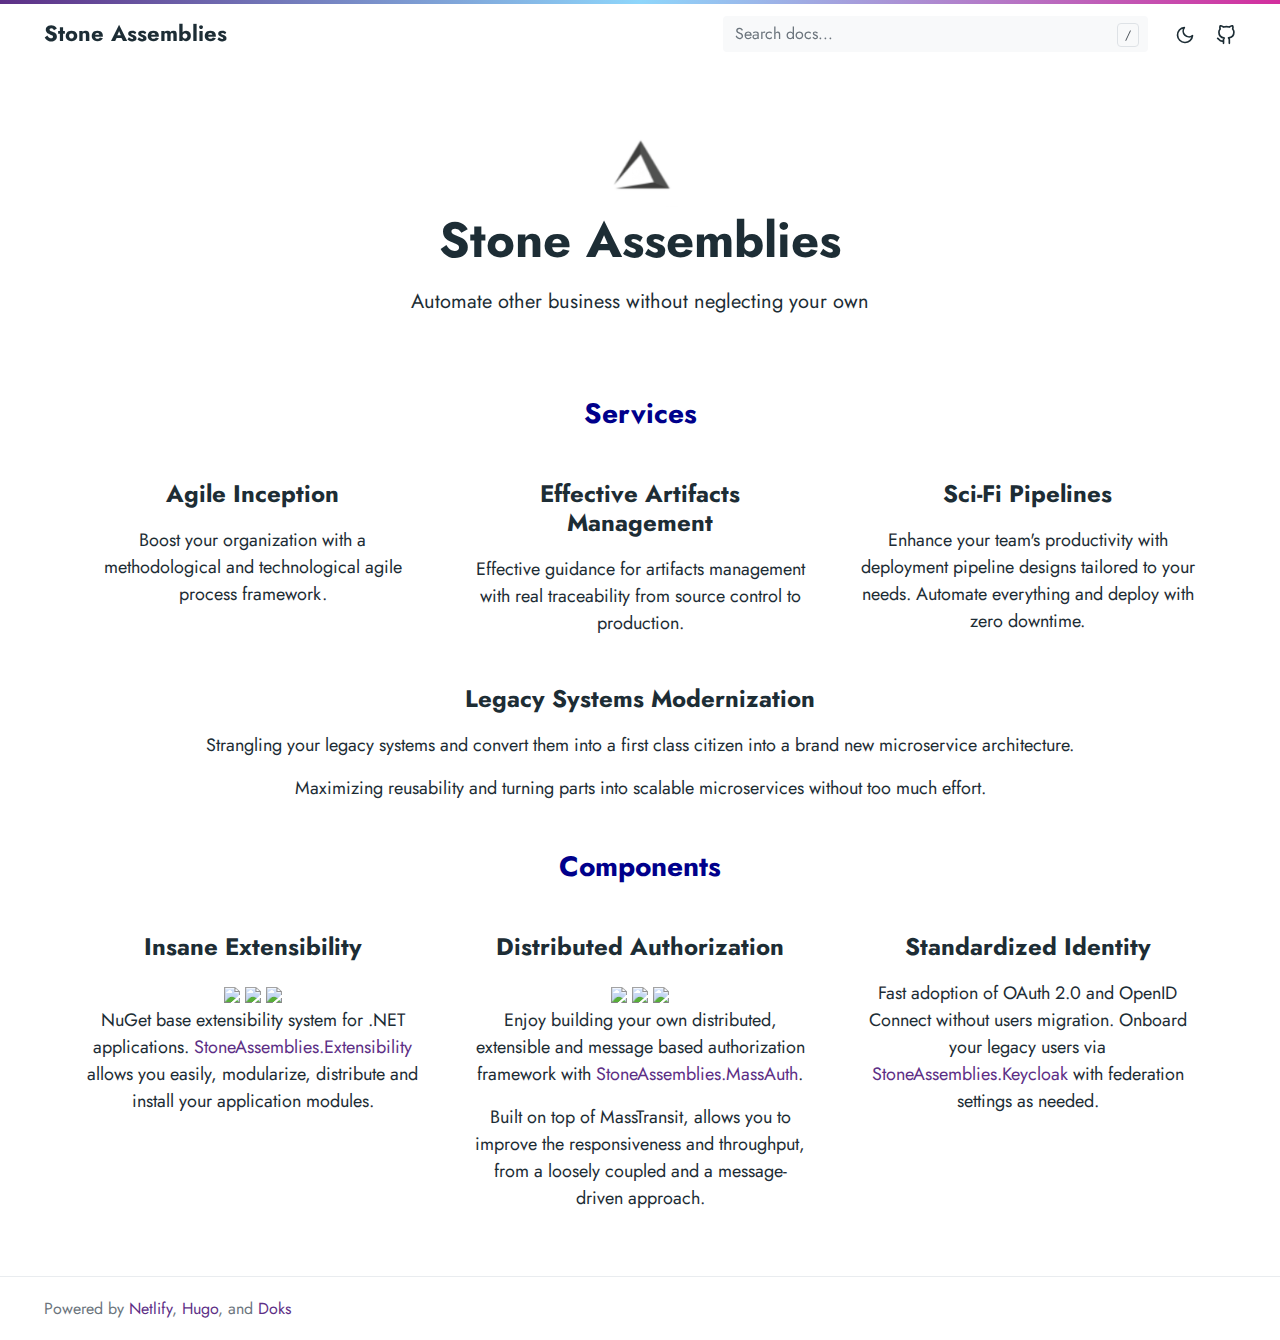
==== commit 89156db5: "Update web site" ====
--- a/index.html
+++ b/index.html
@@ -5,4 +5,4 @@
 <img src="https://sonarcloud.io/api/project_badges/measure?project=stoneassemblies_StoneAssemblies.Extensibility&metric=ncloc">
 <img src="https://sonarcloud.io/api/project_badges/measure?project=stoneassemblies_StoneAssemblies.Extensibility&metric=coverage"><p>NuGet base extensibility system for .NET applications. <a href=https://github.com/stoneassemblies/StoneAssemblies.Extensibility>StoneAssemblies.Extensibility</a> allows you easily, modularize, distribute and install your application modules.</p></div><div class=col-lg-5><h2 class=h4>Distributed Authorization</h2><img src="https://sonarcloud.io/api/project_badges/measure?project=stoneassemblies_StoneAssemblies.MassAuth&metric=alert_status">
 <img src="https://sonarcloud.io/api/project_badges/measure?project=stoneassemblies_StoneAssemblies.MassAuth&metric=ncloc">
-<img src="https://sonarcloud.io/api/project_badges/measure?project=stoneassemblies_StoneAssemblies.MassAuth&metric=coverage"><p>Enjoy building your own distributed, extensible and message based authorization framework with <a href=https://github.com/stoneassemblies/StoneAssemblies.MassAuth>StoneAssemblies.MassAuth</a>.</p><p>Built on top of MassTransit, allows you to improve the responsiveness and throughput, from a loosely coupled and a message-driven approach.</p></div><div class=col-lg-5><h2 class=h4>Identity Server</h2><p>Fast adoption of OAuth 2.0 and OpenID Connect without users migration. Onboard your legacy users via <a href=https://github.com/stoneassemblies/StoneAssemblies.Keycloak>StoneAssemblies.Keycloak</a> with federation settings as needed.</p></p></div></div></div></section><section class="section section-sm container-fluid"><div class="row justify-content-center text-center"><div class=col-lg-9></div></div></section><footer class="footer text-muted"><div class=container><div class=row><div class="col-lg-8 order-last order-lg-first"><ul class=list-inline><li class=list-inline-item>Powered by <a href=https://www.netlify.com/>Netlify</a>, <a href=https://gohugo.io/>Hugo</a>, and <a href=https://getdoks.org/>Doks</a></li></ul></div><div class="col-lg-8 order-first order-lg-last text-lg-end"><ul class=list-inline></ul></div></div></div></footer><script src=https://stoneassemblies.github.io/js/highlight.min.c3931948f526af1660500afab63a1c5876429a9d73fe202c24138438785ffc812c11adb8234229f1ff2a6be15b1e9ff3af31eebaacf9c8130e0cfa4fe96cdf59.js integrity="sha512-w5MZSPUmrxZgUAr6tjocWHZCmp1z/iAsJBOEOHhf/IEsEa24I0Ip8f8qa+FbHp/zrzHuuqz5yBMODPpP6WzfWQ==" crossorigin=anonymous defer></script><script src=https://stoneassemblies.github.io/main.min.7ab523108435955765bcb88a0ee704f412ba01646b5478e84f3b9feb24f0ce750a14c3f7bd9a62408fe21e41996d361a9eb29f77e85dfe77b7e17f7623bd3a97.js integrity="sha512-erUjEIQ1lVdlvLiKDucE9BK6AWRrVHjoTzuf6yTwznUKFMP3vZpiQI/iHkGZbTYanrKfd+hd/ne34X92I706lw==" crossorigin=anonymous defer></script><script src=https://stoneassemblies.github.io/index.min.5e8c22dd194cfee3a044521843fbc27a255e6102168b12ed8809dfb1de332d15b617b4489a9094a3bf0e62a0ae1996ca723c804294ee709e0b5ff4feb645b8ee.js integrity="sha512-Xowi3RlM/uOgRFIYQ/vCeiVeYQIWixLtiAnfsd4zLRW2F7RImpCUo78OYqCuGZbKcjyAQpTucJ4LX/T+tkW47g==" crossorigin=anonymous defer></script></body></html>+<img src="https://sonarcloud.io/api/project_badges/measure?project=stoneassemblies_StoneAssemblies.MassAuth&metric=coverage"><p>Enjoy building your own distributed, extensible and message based authorization framework with <a href=https://github.com/stoneassemblies/StoneAssemblies.MassAuth>StoneAssemblies.MassAuth</a>.</p><p>Built on top of MassTransit, allows you to improve the responsiveness and throughput, from a loosely coupled and a message-driven approach.</p></div><div class=col-lg-5><h2 class=h4>Standardized Identity</h2><p>Fast adoption of OAuth 2.0 and OpenID Connect without users migration. Onboard your legacy users via <a href=https://github.com/stoneassemblies/StoneAssemblies.Keycloak>StoneAssemblies.Keycloak</a> with federation settings as needed.</p></p></div></div></div></section><section class="section section-sm container-fluid"><div class="row justify-content-center text-center"><div class=col-lg-9></div></div></section><footer class="footer text-muted"><div class=container><div class=row><div class="col-lg-8 order-last order-lg-first"><ul class=list-inline><li class=list-inline-item>Powered by <a href=https://www.netlify.com/>Netlify</a>, <a href=https://gohugo.io/>Hugo</a>, and <a href=https://getdoks.org/>Doks</a></li></ul></div><div class="col-lg-8 order-first order-lg-last text-lg-end"><ul class=list-inline></ul></div></div></div></footer><script src=https://stoneassemblies.github.io/js/highlight.min.c3931948f526af1660500afab63a1c5876429a9d73fe202c24138438785ffc812c11adb8234229f1ff2a6be15b1e9ff3af31eebaacf9c8130e0cfa4fe96cdf59.js integrity="sha512-w5MZSPUmrxZgUAr6tjocWHZCmp1z/iAsJBOEOHhf/IEsEa24I0Ip8f8qa+FbHp/zrzHuuqz5yBMODPpP6WzfWQ==" crossorigin=anonymous defer></script><script src=https://stoneassemblies.github.io/main.min.7ab523108435955765bcb88a0ee704f412ba01646b5478e84f3b9feb24f0ce750a14c3f7bd9a62408fe21e41996d361a9eb29f77e85dfe77b7e17f7623bd3a97.js integrity="sha512-erUjEIQ1lVdlvLiKDucE9BK6AWRrVHjoTzuf6yTwznUKFMP3vZpiQI/iHkGZbTYanrKfd+hd/ne34X92I706lw==" crossorigin=anonymous defer></script><script src=https://stoneassemblies.github.io/index.min.5e8c22dd194cfee3a044521843fbc27a255e6102168b12ed8809dfb1de332d15b617b4489a9094a3bf0e62a0ae1996ca723c804294ee709e0b5ff4feb645b8ee.js integrity="sha512-Xowi3RlM/uOgRFIYQ/vCeiVeYQIWixLtiAnfsd4zLRW2F7RImpCUo78OYqCuGZbKcjyAQpTucJ4LX/T+tkW47g==" crossorigin=anonymous defer></script></body></html>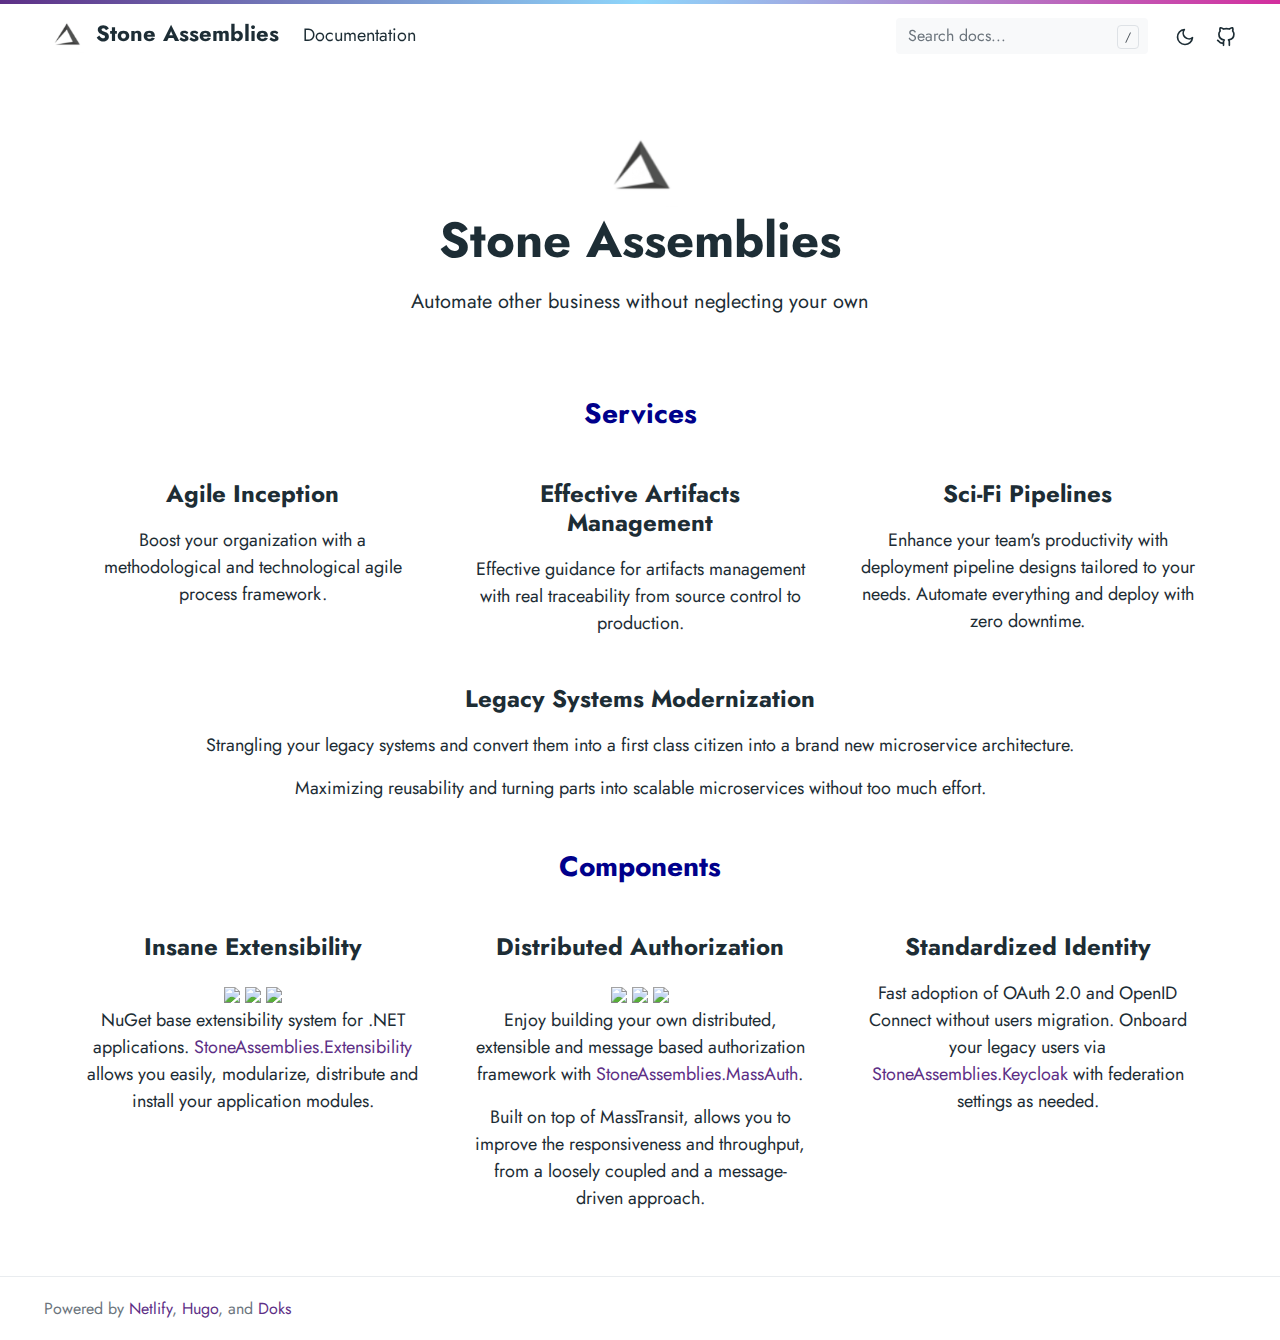
==== commit f03650f3: "Update web site" ====
--- a/index.html
+++ b/index.html
@@ -1,8 +1,9 @@
-<!doctype html><html lang=en-us><head><meta charset=utf-8><meta http-equiv=x-ua-compatible content="ie=edge"><meta name=viewport content="width=device-width,initial-scale=1,shrink-to-fit=no"><link rel=preload as=font href=https://stoneassemblies.github.io/fonts/vendor/jost/jost-v4-latin-regular.woff2 type=font/woff2 crossorigin><link rel=preload as=font href=https://stoneassemblies.github.io/fonts/vendor/jost/jost-v4-latin-700.woff2 type=font/woff2 crossorigin><link rel=stylesheet href=https://stoneassemblies.github.io/main.6d50fb43d6d8e8ef8d65170e04837eb9f84a796b3a015777a1bd8b3de9d36118c16a1775fb9738165186e1ab68414520e828f3848ddd6e35d18dee5a0075e5be.css integrity="sha512-bVD7Q9bY6O+NZRcOBIN+ufhKeWs6AVd3ob2LPenTYRjBahd1+5c4FlGG4atoQUUg6CjzhI3dbjXRje5aAHXlvg==" crossorigin=anonymous><noscript><style>img.lazyload{display:none}</style></noscript><link rel=stylesheet href=css/animate.min.css><meta name=robots content="index, follow"><meta name=googlebot content="index, follow, max-snippet:-1, max-image-preview:large, max-video-preview:-1"><meta name=bingbot content="index, follow, max-snippet:-1, max-image-preview:large, max-video-preview:-1"><title>Stone Assemblies - Automate other business without neglecting your own</title><meta name=description content="Automate other business without neglecting your own"><link rel=canonical href=https://stoneassemblies.github.io/><meta name=twitter:card content="summary_large_image"><meta name=twitter:image content="/stoneassemblies-logo.png"><meta name=twitter:title content="Stone Assemblies"><meta name=twitter:description content="Automate other business without neglecting your own"><meta name=twitter:site content="@alexfdezsauco"><meta name=twitter:creator content="@alexfdezsauco"><meta property="og:title" content="Stone Assemblies"><meta property="og:description" content="Automate other business without neglecting your own"><meta property="og:type" content="website"><meta property="og:url" content="/"><meta property="og:image" content="/stoneassemblies-logo.png"><meta property="og:updated_time" content="2020-10-06T08:47:36+00:00"><meta property="og:site_name" content="Stone Assemblies"><meta property="article:publisher" content="https://www.facebook.com/"><meta property="article:author" content="https://www.facebook.com/"><meta property="og:locale" content="en_US"><link rel=alternate type=application/rss+xml href=https://stoneassemblies.github.io/index.xml><script type=application/ld+json>{"@context":"https://schema.org","@type":"Organization","url":"\/","name":"Stone Assemblies","logo":"\/stoneassemblies-logo.png","sameAs":["https:\/\/twitter.com\/alexfdezsauco","","https:\/\/github.com\/stoneassemblies"]}</script><script type=application/ld+json>{"@context":"http://schema.org","@type":"BreadcrumbList","itemListElement":[{"@type":"ListItem","position":1,"name":"Home","item":"https:\/\/stoneassemblies.github.io\/"}]}</script><meta name=theme-color content="#fff"><link rel=apple-touch-icon sizes=180x180 href=https://stoneassemblies.github.io/apple-touch-icon.png><link rel=icon type=image/png sizes=32x32 href=https://stoneassemblies.github.io/favicon-32x32.png><link rel=icon type=image/png sizes=16x16 href=https://stoneassemblies.github.io/favicon-16x16.png><link rel=manifest href=https://stoneassemblies.github.io/site.webmanifest></head><body class=home><div class="header-bar fixed-top"></div><header class="navbar fixed-top navbar-expand-md navbar-light"><div class=container><input class="menu-btn order-0" type=checkbox id=menu-btn>
-<label class="menu-icon d-md-none" for=menu-btn><span class=navicon></span></label><a class="navbar-brand order-1 order-md-0 me-auto" href=https://stoneassemblies.github.io/>Stone Assemblies</a>
+<!doctype html><html lang=en-us><head><meta charset=utf-8><meta http-equiv=x-ua-compatible content="ie=edge"><meta name=viewport content="width=device-width,initial-scale=1,shrink-to-fit=no"><link rel=preload as=font href=https://stoneassemblies.github.io/fonts/vendor/jost/jost-v4-latin-regular.woff2 type=font/woff2 crossorigin><link rel=preload as=font href=https://stoneassemblies.github.io/fonts/vendor/jost/jost-v4-latin-700.woff2 type=font/woff2 crossorigin><link rel=stylesheet href=https://stoneassemblies.github.io/main.9663470f12e178143d7d2a5d0fc4405b2869739ab1fe1c8409db227794f93100de1e34c604c6167ef2491dbcbff14b324d4da9f3b03d7460a278d951aaa6ba71.css integrity="sha512-lmNHDxLheBQ9fSpdD8RAWyhpc5qx/hyECdsid5T5MQDeHjTGBMYWfvJJHby/8UsyTU2p87A9dGCieNlRqqa6cQ==" crossorigin=anonymous><noscript><style>img.lazyload{display:none}</style></noscript><link rel=stylesheet href=css/animate.min.css><meta name=robots content="index, follow"><meta name=googlebot content="index, follow, max-snippet:-1, max-image-preview:large, max-video-preview:-1"><meta name=bingbot content="index, follow, max-snippet:-1, max-image-preview:large, max-video-preview:-1"><title>Stone Assemblies - Automate other business without neglecting your own</title><meta name=description content="Automate other business without neglecting your own"><link rel=canonical href=https://stoneassemblies.github.io/><meta name=twitter:card content="summary_large_image"><meta name=twitter:image content="/stoneassemblies-logo.png"><meta name=twitter:title content="Stone Assemblies"><meta name=twitter:description content="Automate other business without neglecting your own"><meta name=twitter:site content="@alexfdezsauco"><meta name=twitter:creator content="@alexfdezsauco"><meta property="og:title" content="Stone Assemblies"><meta property="og:description" content="Automate other business without neglecting your own"><meta property="og:type" content="website"><meta property="og:url" content="/"><meta property="og:image" content="/stoneassemblies-logo.png"><meta property="og:updated_time" content="2020-10-06T08:47:36+00:00"><meta property="og:site_name" content="Stone Assemblies"><meta property="article:publisher" content="https://www.facebook.com/"><meta property="article:author" content="https://www.facebook.com/"><meta property="og:locale" content="en_US"><link rel=alternate type=application/rss+xml href=https://stoneassemblies.github.io/index.xml><script type=application/ld+json>{"@context":"https://schema.org","@type":"Organization","url":"\/","name":"Stone Assemblies","logo":"\/stoneassemblies-logo.png","sameAs":["https:\/\/twitter.com\/stoneassemblies","","https:\/\/github.com\/stoneassemblies"]}</script><script type=application/ld+json>{"@context":"http://schema.org","@type":"BreadcrumbList","itemListElement":[{"@type":"ListItem","position":1,"name":"Home","item":"https:\/\/stoneassemblies.github.io\/"}]}</script><meta name=theme-color content="#fff"><link rel=apple-touch-icon sizes=180x180 href=https://stoneassemblies.github.io/apple-touch-icon.png><link rel=icon type=image/png sizes=32x32 href=https://stoneassemblies.github.io/favicon-32x32.png><link rel=icon type=image/png sizes=16x16 href=https://stoneassemblies.github.io/favicon-16x16.png><link rel=manifest href=https://stoneassemblies.github.io/site.webmanifest></head><body class=home><div class="header-bar fixed-top"></div><header class="navbar fixed-top navbar-expand-md navbar-light"><div class=container><input class="menu-btn order-0" type=checkbox id=menu-btn>
+<label class="menu-icon d-md-none" for=menu-btn><span class=navicon></span></label><a class="navbar-brand order-1 order-md-0 me-auto" href=https://stoneassemblies.github.io/><img src=https://stoneassemblies.github.io/stoneassemblies-logo.png width=45px>
+Stone Assemblies</a>
 <button id=mode class="btn btn-link order-2 order-md-4" type=button aria-label="Toggle mode">
-<span class=toggle-dark><svg xmlns="http://www.w3.org/2000/svg" width="20" height="20" viewBox="0 0 24 24" fill="none" stroke="currentcolor" stroke-width="2" stroke-linecap="round" stroke-linejoin="round" class="feather feather-moon"><path d="M21 12.79A9 9 0 1111.21 3 7 7 0 0021 12.79z"/></svg></span><span class=toggle-light><svg xmlns="http://www.w3.org/2000/svg" width="20" height="20" viewBox="0 0 24 24" fill="none" stroke="currentcolor" stroke-width="2" stroke-linecap="round" stroke-linejoin="round" class="feather feather-sun"><circle cx="12" cy="12" r="5"/><line x1="12" y1="1" x2="12" y2="3"/><line x1="12" y1="21" x2="12" y2="23"/><line x1="4.22" y1="4.22" x2="5.64" y2="5.64"/><line x1="18.36" y1="18.36" x2="19.78" y2="19.78"/><line x1="1" y1="12" x2="3" y2="12"/><line x1="21" y1="12" x2="23" y2="12"/><line x1="4.22" y1="19.78" x2="5.64" y2="18.36"/><line x1="18.36" y1="5.64" x2="19.78" y2="4.22"/></svg></span></button><ul class="navbar-nav social-nav order-3 order-md-5"><li class=nav-item><a class=nav-link href=https://github.com/stoneassemblies><svg xmlns="http://www.w3.org/2000/svg" width="20" height="20" viewBox="0 0 24 24" fill="none" stroke="currentcolor" stroke-width="2" stroke-linecap="round" stroke-linejoin="round" class="feather feather-github"><path d="M9 19c-5 1.5-5-2.5-7-3m14 6v-3.87a3.37 3.37.0 00-.94-2.61c3.14-.35 6.44-1.54 6.44-7A5.44 5.44.0 0020 4.77 5.07 5.07.0 0019.91 1S18.73.65 16 2.48a13.38 13.38.0 00-7 0C6.27.65 5.09 1 5.09 1A5.07 5.07.0 005 4.77 5.44 5.44.0 003.5 8.55c0 5.42 3.3 6.61 6.44 7A3.37 3.37.0 009 18.13V22"/></svg><span class="ms-2 visually-hidden">GitHub</span></a></li></ul><div class="collapse navbar-collapse order-4 order-md-1"><ul class="navbar-nav main-nav me-auto order-5 order-md-2"></ul><div class="break order-6 d-md-none"></div><form class="navbar-form flex-grow-1 order-7 order-md-3"><input id=userinput class="form-control is-search" type=search placeholder="Search docs..." aria-label="Search docs..." autocomplete=off><div id=suggestions class="shadow bg-white rounded"></div></form></div></div></header><div class="wrap container" role=document><div class=content><section class="section container-fluid mt-n3 pb-3"><div class="row justify-content-center"><div class="col-lg-12 text-center"><img src=stoneassemblies-logo.png width=100px><h1 class="mt-0 animate__animated animate__fadeInDown">Stone Assemblies</h1></div><div class="col-lg-9 col-xl-8 text-center"><p class=lead>Automate other business without neglecting your own</p></div></div></section></div></div><section class="section section-sm"><div class=container><h2 class="h3 justify-content-center text-center" style=color:#00008b>Services</h2><div class="row justify-content-center text-center"><div class=col-lg-5><h2 class=h4>Agile Inception</h2><p>Boost your organization with a methodological and technological agile process framework.</p></div><div class=col-lg-5><h2 class=h4>Effective Artifacts Management</h2><p>Effective guidance for artifacts management with real traceability from source control to production.</p></div><div class=col-lg-5><h2 class=h4>Sci-Fi Pipelines</h2><p>Enhance your team's productivity with deployment pipeline designs tailored to your needs. Automate everything and deploy with zero downtime.</p></div></div><div class="row justify-content-center text-center"><div class=col-lg-12><h2 class=h4>Legacy Systems Modernization</h2><p>Strangling your legacy systems and convert them into a first class citizen into a brand new microservice architecture.</p><p>Maximizing reusability and turning parts into scalable microservices without too much effort.</p></div></div><h2 class="h3 justify-content-center text-center" style=color:#00008b>Components</h2><div class="row justify-content-center text-center"><div class=col-lg-5><h2 class=h4>Insane Extensibility</h2><img src="https://sonarcloud.io/api/project_badges/measure?project=stoneassemblies_StoneAssemblies.Extensibility&metric=alert_status">
+<span class=toggle-dark><svg xmlns="http://www.w3.org/2000/svg" width="20" height="20" viewBox="0 0 24 24" fill="none" stroke="currentcolor" stroke-width="2" stroke-linecap="round" stroke-linejoin="round" class="feather feather-moon"><path d="M21 12.79A9 9 0 1111.21 3 7 7 0 0021 12.79z"/></svg></span><span class=toggle-light><svg xmlns="http://www.w3.org/2000/svg" width="20" height="20" viewBox="0 0 24 24" fill="none" stroke="currentcolor" stroke-width="2" stroke-linecap="round" stroke-linejoin="round" class="feather feather-sun"><circle cx="12" cy="12" r="5"/><line x1="12" y1="1" x2="12" y2="3"/><line x1="12" y1="21" x2="12" y2="23"/><line x1="4.22" y1="4.22" x2="5.64" y2="5.64"/><line x1="18.36" y1="18.36" x2="19.78" y2="19.78"/><line x1="1" y1="12" x2="3" y2="12"/><line x1="21" y1="12" x2="23" y2="12"/><line x1="4.22" y1="19.78" x2="5.64" y2="18.36"/><line x1="18.36" y1="5.64" x2="19.78" y2="4.22"/></svg></span></button><ul class="navbar-nav social-nav order-3 order-md-5"><li class=nav-item><a class=nav-link href=https://github.com/stoneassemblies><svg xmlns="http://www.w3.org/2000/svg" width="20" height="20" viewBox="0 0 24 24" fill="none" stroke="currentcolor" stroke-width="2" stroke-linecap="round" stroke-linejoin="round" class="feather feather-github"><path d="M9 19c-5 1.5-5-2.5-7-3m14 6v-3.87a3.37 3.37.0 00-.94-2.61c3.14-.35 6.44-1.54 6.44-7A5.44 5.44.0 0020 4.77 5.07 5.07.0 0019.91 1S18.73.65 16 2.48a13.38 13.38.0 00-7 0C6.27.65 5.09 1 5.09 1A5.07 5.07.0 005 4.77 5.44 5.44.0 003.5 8.55c0 5.42 3.3 6.61 6.44 7A3.37 3.37.0 009 18.13V22"/></svg><span class="ms-2 visually-hidden">GitHub</span></a></li></ul><div class="collapse navbar-collapse order-4 order-md-1"><ul class="navbar-nav main-nav me-auto order-5 order-md-2"><li class=nav-item><a class=nav-link href=https://stoneassemblies.github.io/docs/stoneassemblies/introduction/>Documentation</a></li></ul><div class="break order-6 d-md-none"></div><form class="navbar-form flex-grow-1 order-7 order-md-3"><input id=userinput class="form-control is-search" type=search placeholder="Search docs..." aria-label="Search docs..." autocomplete=off><div id=suggestions class="shadow bg-white rounded"></div></form></div></div></header><div class="wrap container" role=document><div class=content><section class="section container-fluid mt-n3 pb-3"><div class="row justify-content-center"><div class="col-lg-12 text-center"><img src=stoneassemblies-logo.png width=100px><h1 class="mt-0 animate__animated animate__fadeInDown">Stone Assemblies</h1></div><div class="col-lg-9 col-xl-8 text-center"><p class=lead>Automate other business without neglecting your own</p></div></div></section></div></div><section class="section section-sm"><div class=container><h2 class="h3 justify-content-center text-center" style=color:#00008b>Services</h2><div class="row justify-content-center text-center"><div class=col-lg-5><h2 class=h4>Agile Inception</h2><p>Boost your organization with a methodological and technological agile process framework.</p></div><div class=col-lg-5><h2 class=h4>Effective Artifacts Management</h2><p>Effective guidance for artifacts management with real traceability from source control to production.</p></div><div class=col-lg-5><h2 class=h4>Sci-Fi Pipelines</h2><p>Enhance your team's productivity with deployment pipeline designs tailored to your needs. Automate everything and deploy with zero downtime.</p></div></div><div class="row justify-content-center text-center"><div class=col-lg-12><h2 class=h4>Legacy Systems Modernization</h2><p>Strangling your legacy systems and convert them into a first class citizen into a brand new microservice architecture.</p><p>Maximizing reusability and turning parts into scalable microservices without too much effort.</p></div></div><h2 class="h3 justify-content-center text-center" style=color:#00008b>Components</h2><div class="row justify-content-center text-center"><div class=col-lg-5><h2 class=h4>Insane Extensibility</h2><img src="https://sonarcloud.io/api/project_badges/measure?project=stoneassemblies_StoneAssemblies.Extensibility&metric=alert_status">
 <img src="https://sonarcloud.io/api/project_badges/measure?project=stoneassemblies_StoneAssemblies.Extensibility&metric=ncloc">
 <img src="https://sonarcloud.io/api/project_badges/measure?project=stoneassemblies_StoneAssemblies.Extensibility&metric=coverage"><p>NuGet base extensibility system for .NET applications. <a href=https://github.com/stoneassemblies/StoneAssemblies.Extensibility>StoneAssemblies.Extensibility</a> allows you easily, modularize, distribute and install your application modules.</p></div><div class=col-lg-5><h2 class=h4>Distributed Authorization</h2><img src="https://sonarcloud.io/api/project_badges/measure?project=stoneassemblies_StoneAssemblies.MassAuth&metric=alert_status">
 <img src="https://sonarcloud.io/api/project_badges/measure?project=stoneassemblies_StoneAssemblies.MassAuth&metric=ncloc">
-<img src="https://sonarcloud.io/api/project_badges/measure?project=stoneassemblies_StoneAssemblies.MassAuth&metric=coverage"><p>Enjoy building your own distributed, extensible and message based authorization framework with <a href=https://github.com/stoneassemblies/StoneAssemblies.MassAuth>StoneAssemblies.MassAuth</a>.</p><p>Built on top of MassTransit, allows you to improve the responsiveness and throughput, from a loosely coupled and a message-driven approach.</p></div><div class=col-lg-5><h2 class=h4>Standardized Identity</h2><p>Fast adoption of OAuth 2.0 and OpenID Connect without users migration. Onboard your legacy users via <a href=https://github.com/stoneassemblies/StoneAssemblies.Keycloak>StoneAssemblies.Keycloak</a> with federation settings as needed.</p></p></div></div></div></section><section class="section section-sm container-fluid"><div class="row justify-content-center text-center"><div class=col-lg-9></div></div></section><footer class="footer text-muted"><div class=container><div class=row><div class="col-lg-8 order-last order-lg-first"><ul class=list-inline><li class=list-inline-item>Powered by <a href=https://www.netlify.com/>Netlify</a>, <a href=https://gohugo.io/>Hugo</a>, and <a href=https://getdoks.org/>Doks</a></li></ul></div><div class="col-lg-8 order-first order-lg-last text-lg-end"><ul class=list-inline></ul></div></div></div></footer><script src=https://stoneassemblies.github.io/js/highlight.min.c3931948f526af1660500afab63a1c5876429a9d73fe202c24138438785ffc812c11adb8234229f1ff2a6be15b1e9ff3af31eebaacf9c8130e0cfa4fe96cdf59.js integrity="sha512-w5MZSPUmrxZgUAr6tjocWHZCmp1z/iAsJBOEOHhf/IEsEa24I0Ip8f8qa+FbHp/zrzHuuqz5yBMODPpP6WzfWQ==" crossorigin=anonymous defer></script><script src=https://stoneassemblies.github.io/main.min.7ab523108435955765bcb88a0ee704f412ba01646b5478e84f3b9feb24f0ce750a14c3f7bd9a62408fe21e41996d361a9eb29f77e85dfe77b7e17f7623bd3a97.js integrity="sha512-erUjEIQ1lVdlvLiKDucE9BK6AWRrVHjoTzuf6yTwznUKFMP3vZpiQI/iHkGZbTYanrKfd+hd/ne34X92I706lw==" crossorigin=anonymous defer></script><script src=https://stoneassemblies.github.io/index.min.5e8c22dd194cfee3a044521843fbc27a255e6102168b12ed8809dfb1de332d15b617b4489a9094a3bf0e62a0ae1996ca723c804294ee709e0b5ff4feb645b8ee.js integrity="sha512-Xowi3RlM/uOgRFIYQ/vCeiVeYQIWixLtiAnfsd4zLRW2F7RImpCUo78OYqCuGZbKcjyAQpTucJ4LX/T+tkW47g==" crossorigin=anonymous defer></script></body></html>+<img src="https://sonarcloud.io/api/project_badges/measure?project=stoneassemblies_StoneAssemblies.MassAuth&metric=coverage"><p>Enjoy building your own distributed, extensible and message based authorization framework with <a href=https://github.com/stoneassemblies/StoneAssemblies.MassAuth>StoneAssemblies.MassAuth</a>.</p><p>Built on top of MassTransit, allows you to improve the responsiveness and throughput, from a loosely coupled and a message-driven approach.</p></div><div class=col-lg-5><h2 class=h4>Standardized Identity</h2><p>Fast adoption of OAuth 2.0 and OpenID Connect without users migration. Onboard your legacy users via <a href=https://github.com/stoneassemblies/StoneAssemblies.Keycloak>StoneAssemblies.Keycloak</a> with federation settings as needed.</p></p></div></div></div></section><section class="section section-sm container-fluid"><div class="row justify-content-center text-center"><div class=col-lg-9></div></div></section><footer class="footer text-muted"><div class=container><div class=row><div class="col-lg-8 order-last order-lg-first"><ul class=list-inline><li class=list-inline-item>Powered by <a href=https://www.netlify.com/>Netlify</a>, <a href=https://gohugo.io/>Hugo</a>, and <a href=https://getdoks.org/>Doks</a></li></ul></div><div class="col-lg-8 order-first order-lg-last text-lg-end"><ul class=list-inline></ul></div></div></div></footer><script src=https://stoneassemblies.github.io/js/highlight.min.c3931948f526af1660500afab63a1c5876429a9d73fe202c24138438785ffc812c11adb8234229f1ff2a6be15b1e9ff3af31eebaacf9c8130e0cfa4fe96cdf59.js integrity="sha512-w5MZSPUmrxZgUAr6tjocWHZCmp1z/iAsJBOEOHhf/IEsEa24I0Ip8f8qa+FbHp/zrzHuuqz5yBMODPpP6WzfWQ==" crossorigin=anonymous defer></script><script src=https://stoneassemblies.github.io/main.min.7ab523108435955765bcb88a0ee704f412ba01646b5478e84f3b9feb24f0ce750a14c3f7bd9a62408fe21e41996d361a9eb29f77e85dfe77b7e17f7623bd3a97.js integrity="sha512-erUjEIQ1lVdlvLiKDucE9BK6AWRrVHjoTzuf6yTwznUKFMP3vZpiQI/iHkGZbTYanrKfd+hd/ne34X92I706lw==" crossorigin=anonymous defer></script><script src=https://stoneassemblies.github.io/index.min.c3de2c0482666bcbfb49c9d14e1d18865803c7390028dc1d21076eea605e08532b3df22c6000b32c2dc21c4a697d5a86232fd73aad6f746bf92b337455fd4958.js integrity="sha512-w94sBIJma8v7ScnRTh0YhlgDxzkAKNwdIQdu6mBeCFMrPfIsYACzLC3CHEppfVqGIy/XOq1vdGv5KzN0Vf1JWA==" crossorigin=anonymous defer></script></body></html>